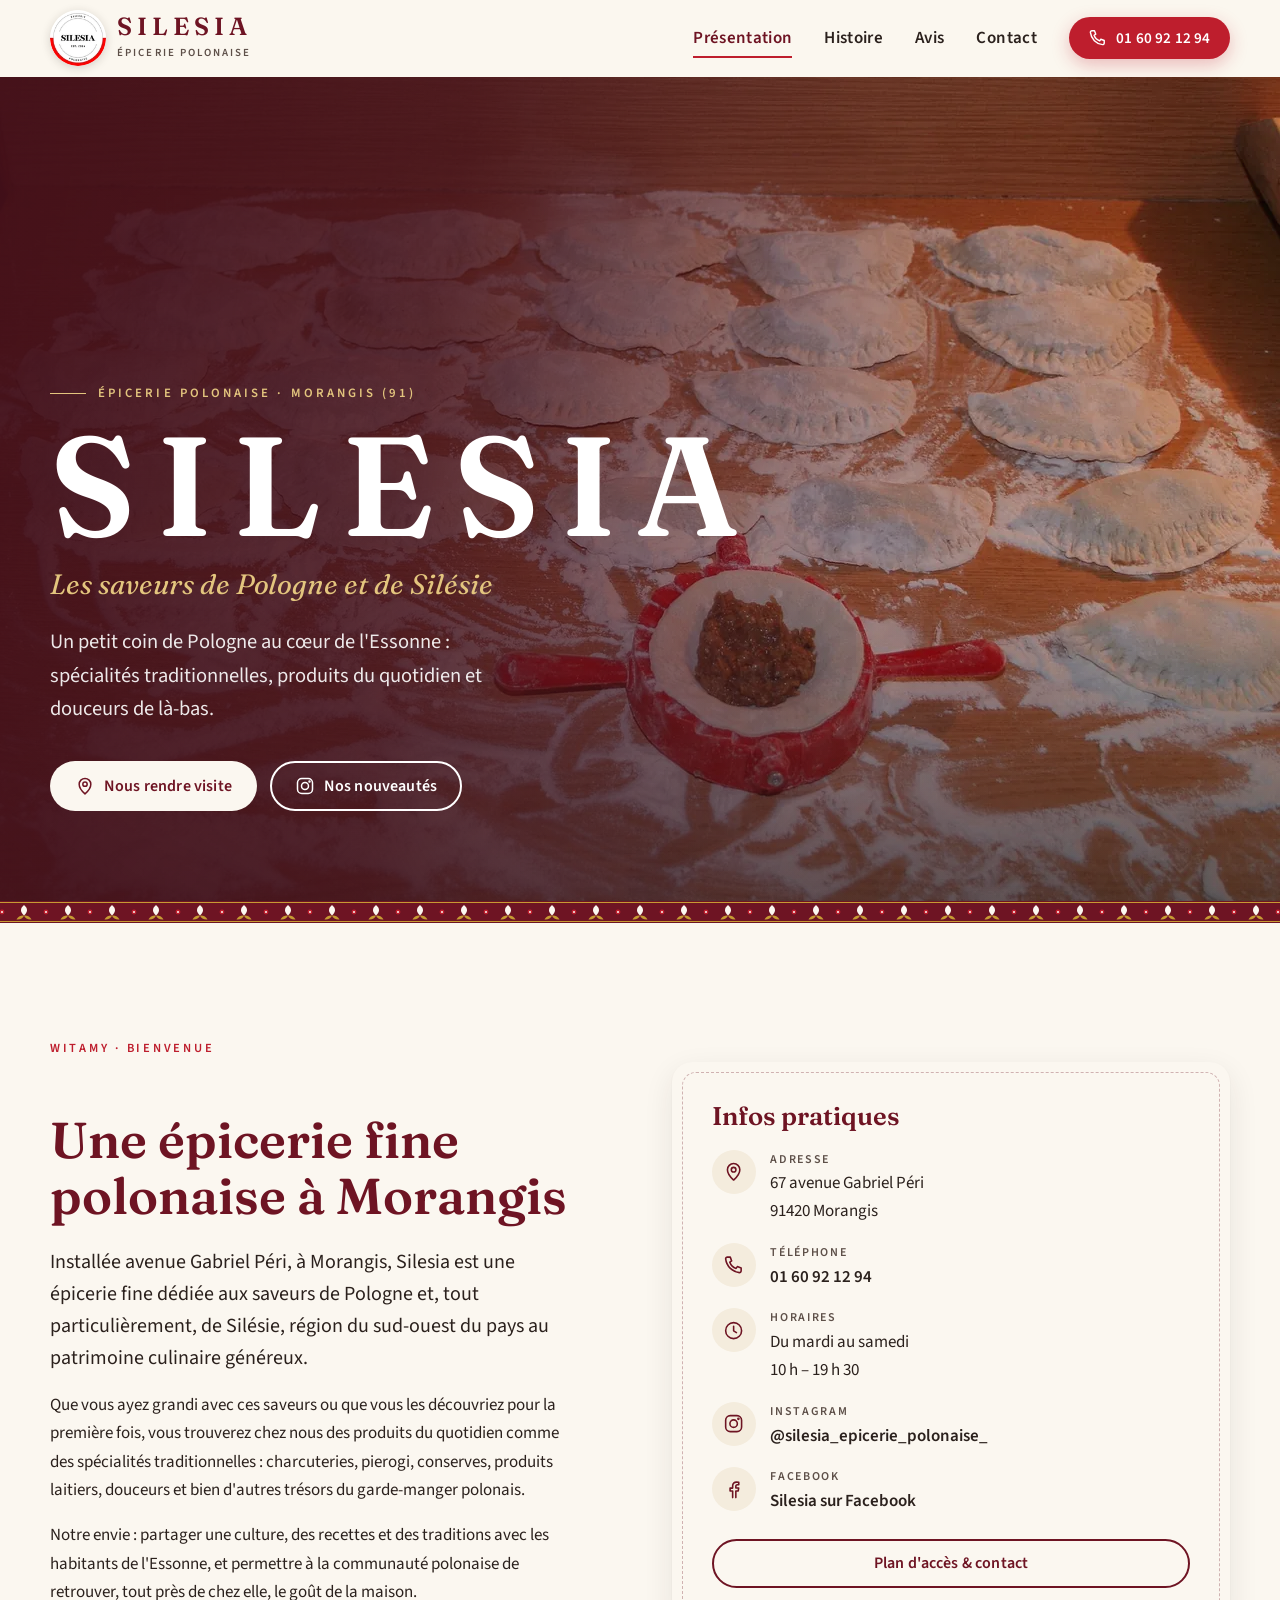
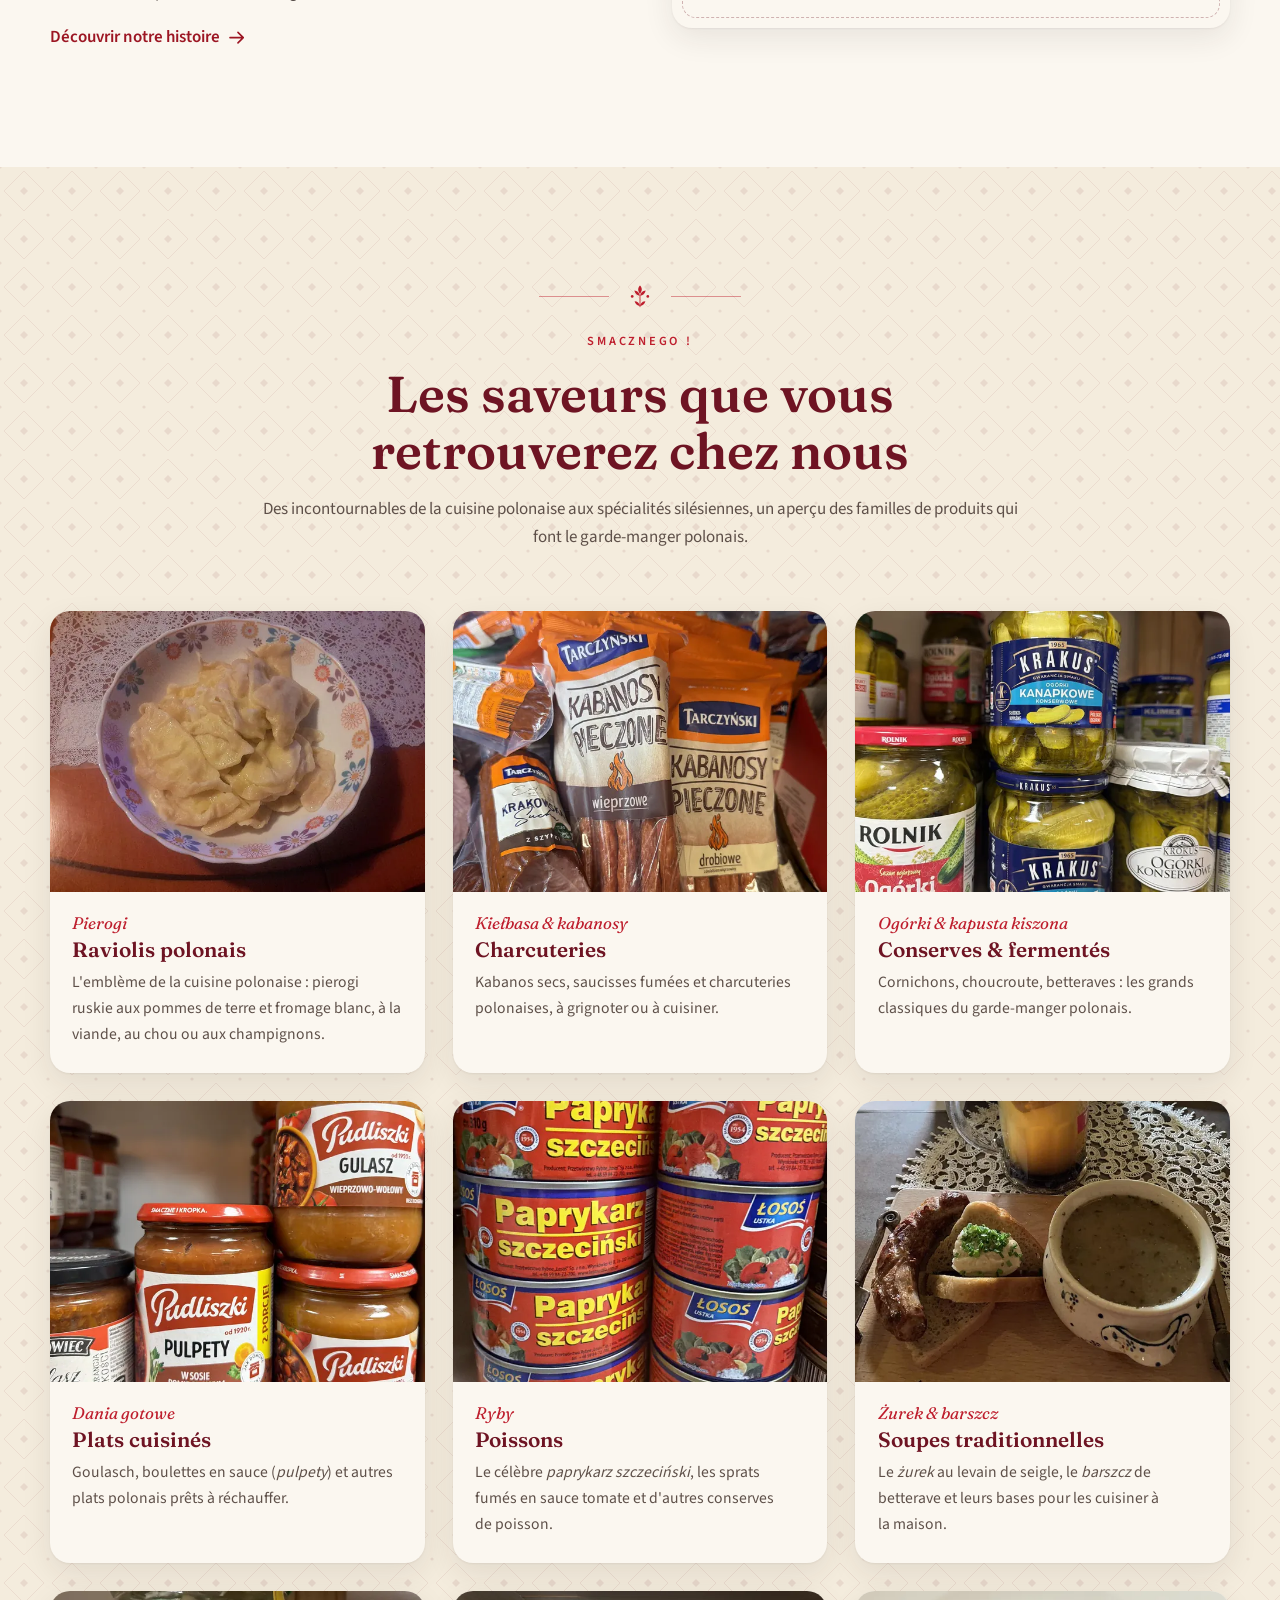
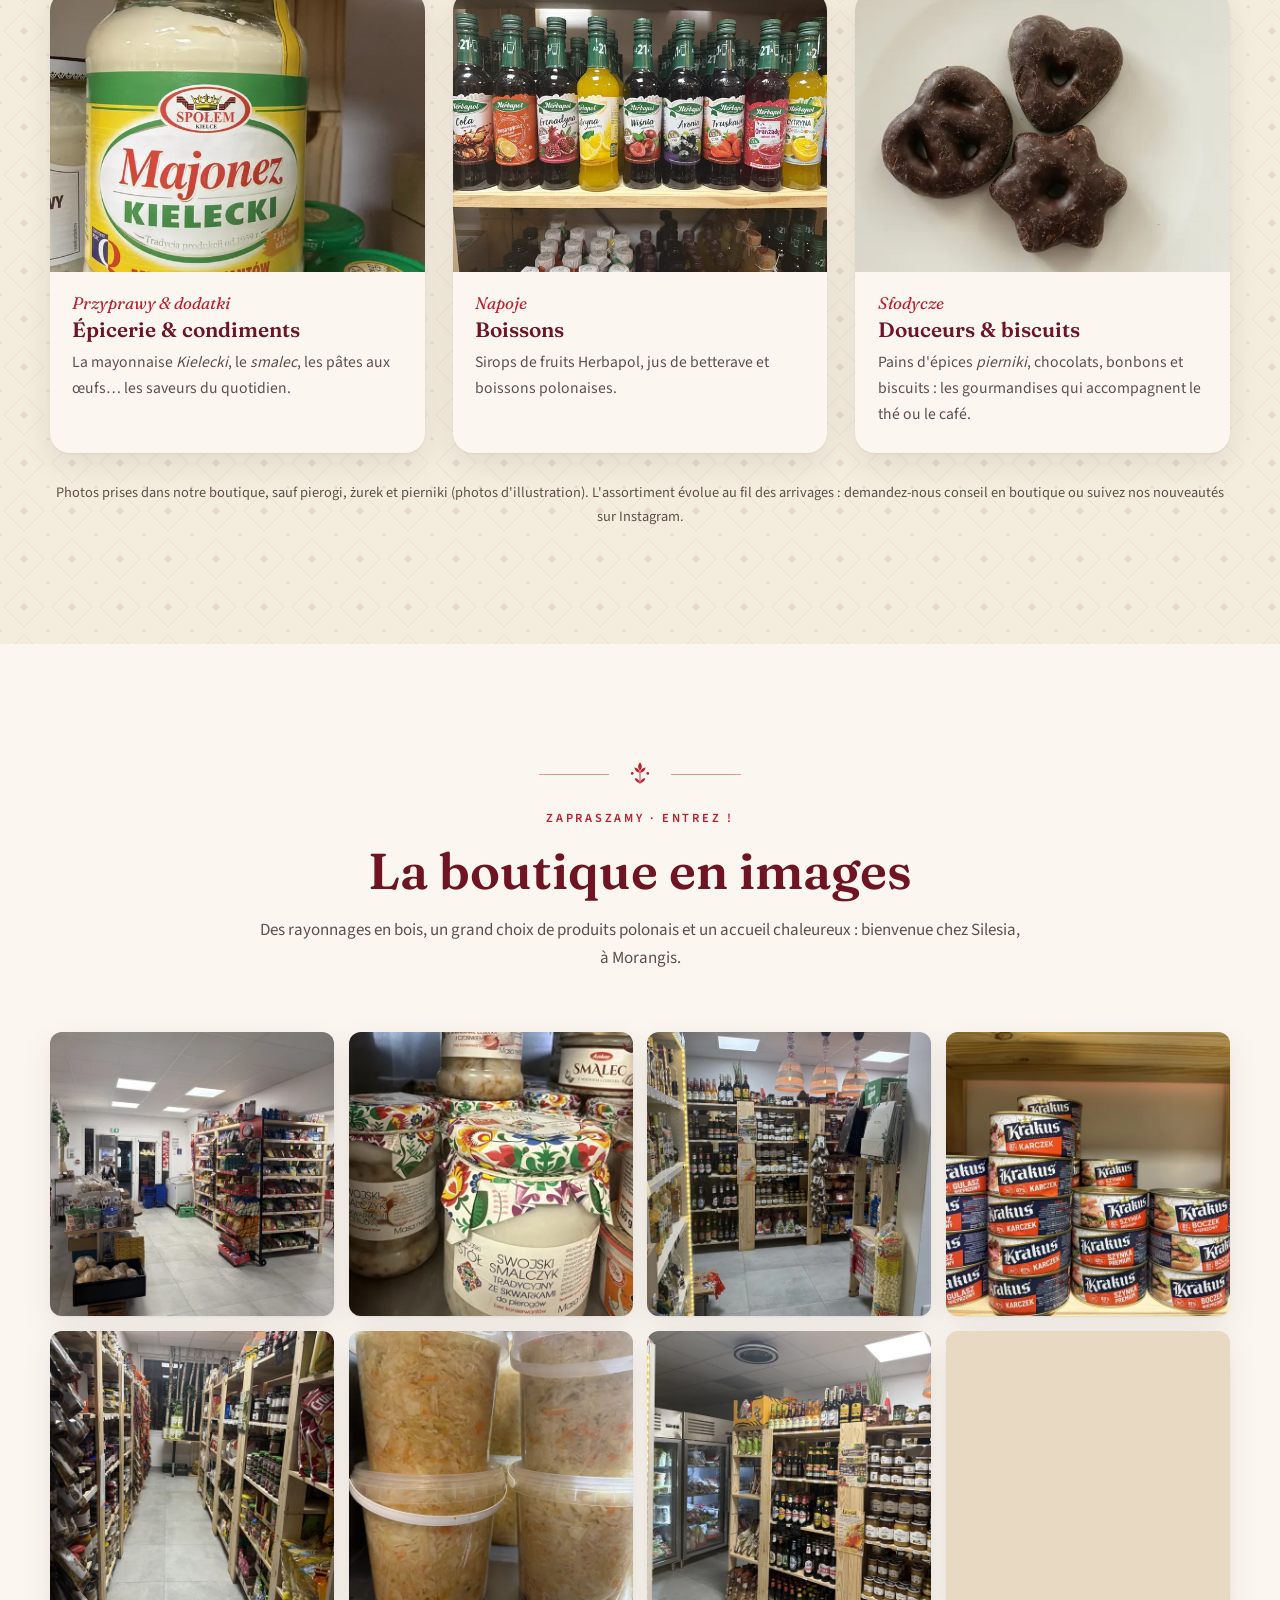
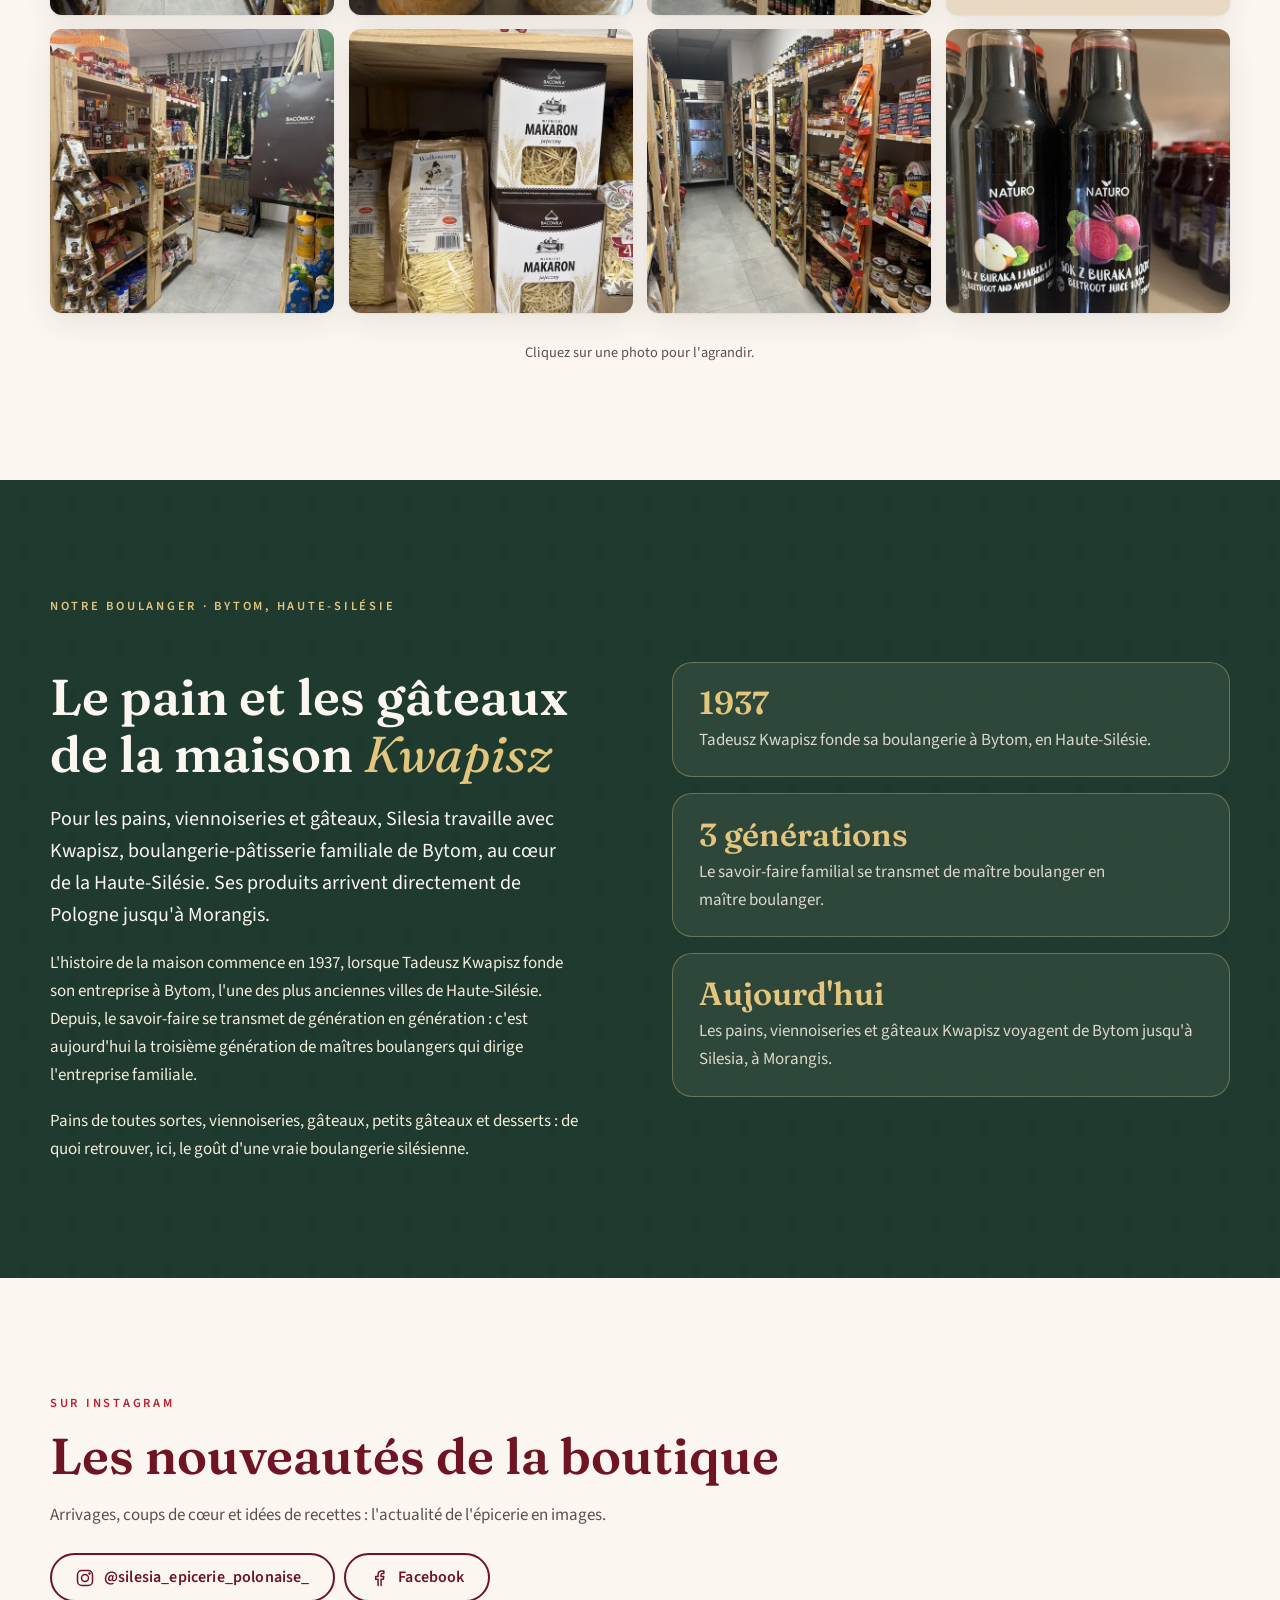
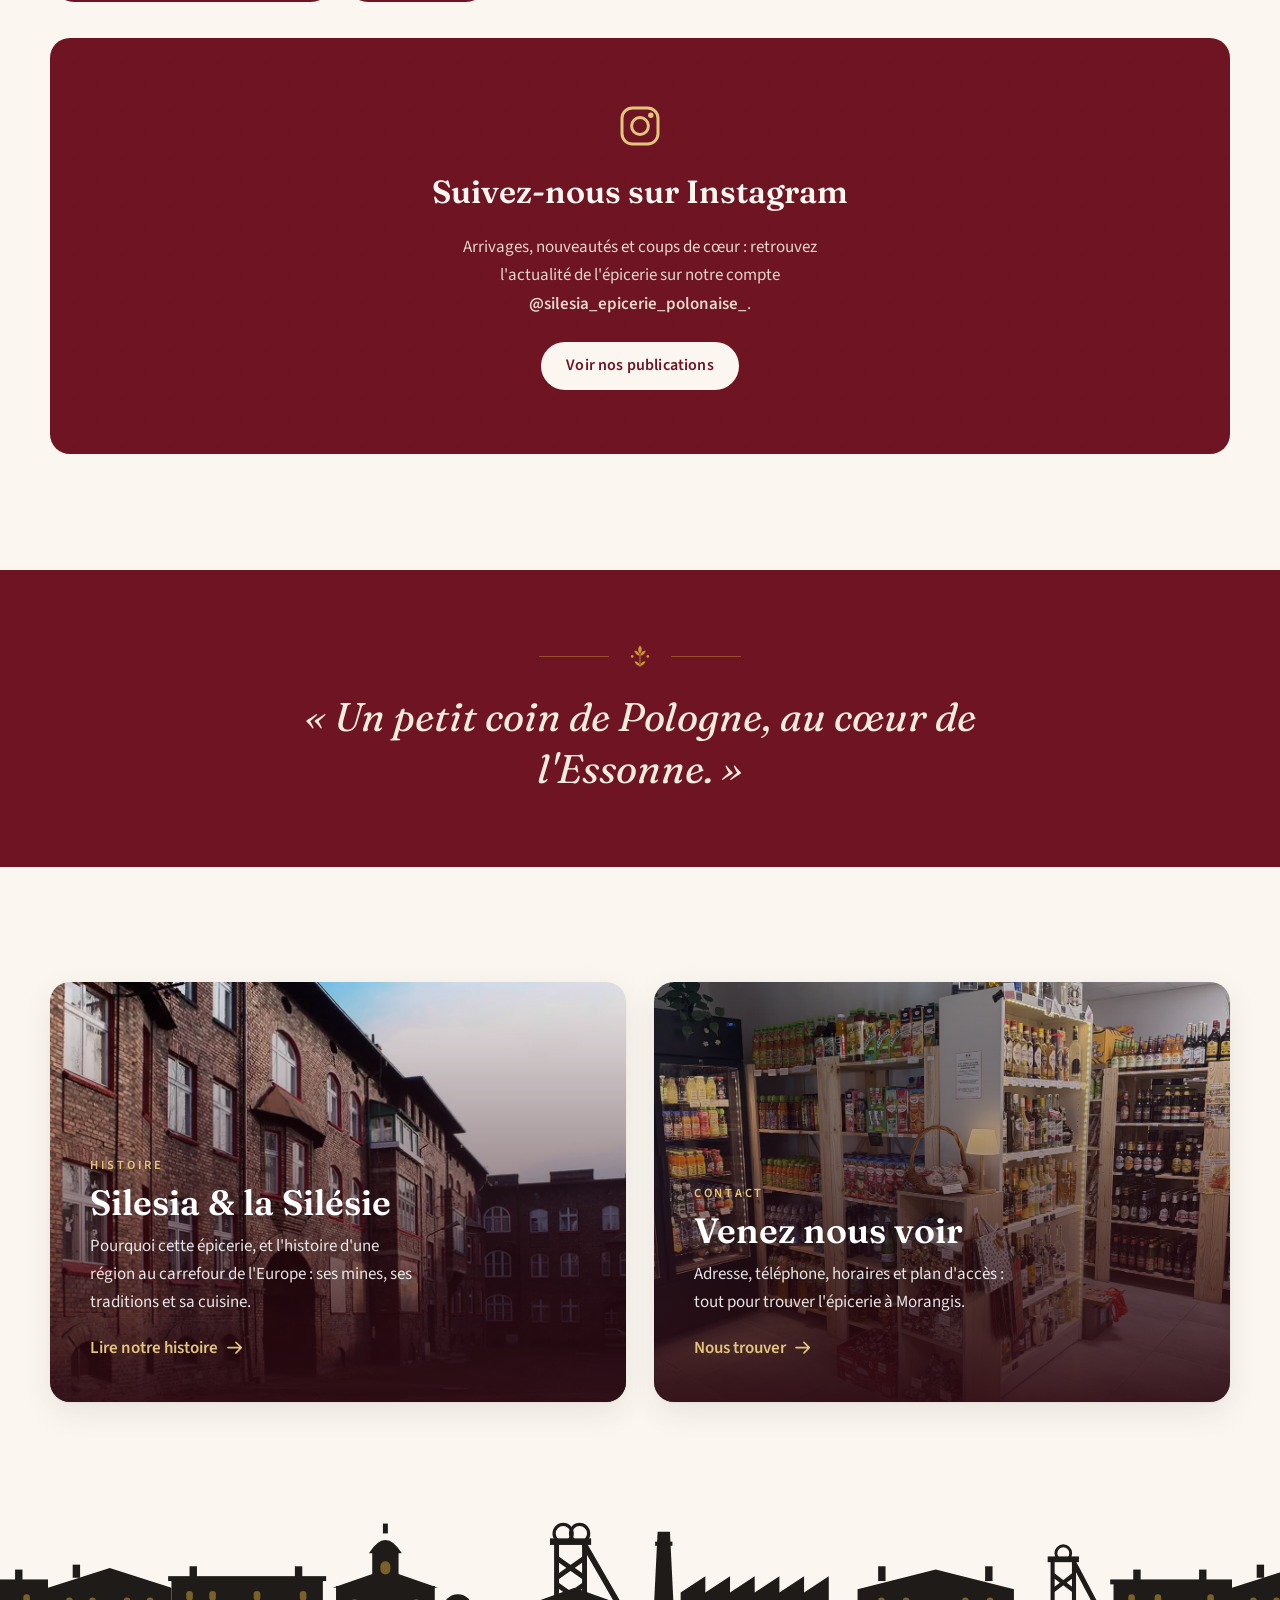
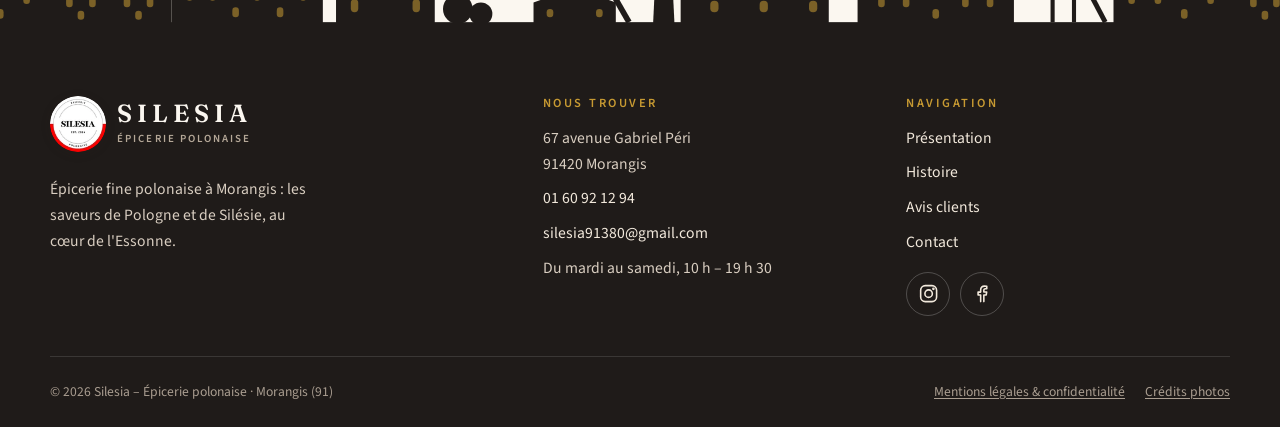
==== index.html @ a159762a "Première version du site Silesia" ====
<!doctype html>
<html lang="fr">
<head>
  <meta charset="utf-8">
  <meta name="viewport" content="width=device-width, initial-scale=1">
  <title>Silesia – Épicerie polonaise à Morangis (91) | Produits polonais et silésiens</title>
  <meta name="description" content="Silesia, épicerie fine polonaise à Morangis (Essonne) : pierogi, charcuteries, kiełbasa, conserves, produits laitiers et douceurs de Pologne et de Silésie. 67 avenue Gabriel Péri.">
  <link rel="canonical" href="https://SITE-URL/">
  <meta name="theme-color" content="#6E1423">
  <meta name="geo.region" content="FR-91">
  <meta name="geo.placename" content="Morangis">
  <meta name="geo.position" content="48.700933;2.32659">
  <meta name="ICBM" content="48.700933, 2.32659">

  <meta property="og:type" content="website">
  <meta property="og:locale" content="fr_FR">
  <meta property="og:site_name" content="Silesia – Épicerie polonaise">
  <meta property="og:title" content="Silesia – Épicerie polonaise à Morangis">
  <meta property="og:description" content="Les saveurs de Pologne et de Silésie au cœur de l'Essonne.">
  <meta property="og:url" content="https://SITE-URL/">
  <meta property="og:image" content="https://SITE-URL/assets/img/og-image.jpg">
  <meta property="og:image:width" content="1200">
  <meta property="og:image:height" content="630">
  <meta property="og:image:alt" content="Pierogi faits maison sur un plan de travail fariné">
  <meta name="twitter:card" content="summary_large_image">

  <link rel="icon" href="assets/img/favicon-48.png" sizes="48x48" type="image/png">
  <link rel="icon" href="assets/img/favicon-32.png" sizes="32x32" type="image/png">
  <link rel="apple-touch-icon" href="assets/img/apple-touch-icon.png">
  <link rel="manifest" href="site.webmanifest">
  <link rel="preload" href="assets/fonts/fraunces-latin-600-normal.woff2" as="font" type="font/woff2" crossorigin>
  <link rel="stylesheet" href="assets/css/style.css">
  <script>document.documentElement.classList.add("js")</script>
  <script src="assets/js/main.js" defer></script>

  <!-- Données structurées pour le référencement local (Google, Bing…).
       Les horaires et le téléphone doivent rester identiques à ceux affichés sur le site. -->
  <script type="application/ld+json">
  {
    "@context": "https://schema.org",
    "@type": "GroceryStore",
    "@id": "https://SITE-URL/#epicerie",
    "name": "Silesia – Épicerie polonaise",
    "alternateName": "Épicerie Silesia",
    "description": "Épicerie fine polonaise à Morangis (Essonne) : spécialités et produits traditionnels de Pologne et de Silésie.",
    "url": "https://SITE-URL/",
    "image": "https://SITE-URL/assets/img/og-image.jpg",
    "logo": "https://SITE-URL/assets/img/icon-512.png",
    "foundingDate": "2024",
    "telephone": "+33160921294",
    "address": {
      "@type": "PostalAddress",
      "streetAddress": "67 avenue Gabriel Péri",
      "postalCode": "91420",
      "addressLocality": "Morangis",
      "addressRegion": "Essonne",
      "addressCountry": "FR"
    },
    "geo": { "@type": "GeoCoordinates", "latitude": 48.700933, "longitude": 2.32659 },
    "openingHoursSpecification": [
      { "@type": "OpeningHoursSpecification", "dayOfWeek": ["Tuesday", "Wednesday", "Thursday", "Friday", "Saturday"], "opens": "10:00", "closes": "19:30" }
    ],
    "areaServed": ["Morangis", "Chilly-Mazarin", "Paray-Vieille-Poste", "Savigny-sur-Orge", "Athis-Mons", "Juvisy-sur-Orge", "Longjumeau", "Wissous", "Massy", "Essonne"],
    "email": "silesia91380@gmail.com",
    "sameAs": ["https://www.instagram.com/silesia_epicerie_polonaise_/", "https://www.facebook.com/p/Silesia-61571059755196/"]
  }
  </script>
</head>
<body>
  <!-- Bibliothèque d'icônes et d'ornements (réutilisés via <use href="#...">) -->
  <svg width="0" height="0" style="position:absolute" aria-hidden="true" focusable="false">
    <symbol id="fleur" viewBox="0 0 100 100">
      <g fill="currentColor">
        <rect x="48.6" y="44" width="2.8" height="40" rx="1.4"/>
        <path d="M50 80c-9-1-16-7-18-16 9 0 16 6 18 16zM50 80c9-1 16-7 18-16-9 0-16 6-18 16z"/>
        <path d="M50 12c7 7 9 16 0 28-9-12-7-21 0-28zM50 46c-10-1-17-8-19-18 10 0 17 7 19 18zM50 46c10-1 17-8 19-18-10 0-17 7-19 18z"/>
        <circle cx="24" cy="48" r="4.5"/><circle cx="76" cy="48" r="4.5"/>
      </g>
    </symbol>
    <symbol id="i-phone" viewBox="0 0 24 24"><path d="M5 3.5h3.2l1.6 4.3-2.1 1.4a11.5 11.5 0 0 0 7.1 7.1l1.4-2.1 4.3 1.6v3.2a2 2 0 0 1-2.1 2A17.5 17.5 0 0 1 3 5.6a2 2 0 0 1 2-2.1z"/></symbol>
    <symbol id="i-pin" viewBox="0 0 24 24"><path d="M12 21.5s-7-6.1-7-11.6a7 7 0 0 1 14 0c0 5.5-7 11.6-7 11.6z"/><circle cx="12" cy="9.8" r="2.6"/></symbol>
    <symbol id="i-clock" viewBox="0 0 24 24"><circle cx="12" cy="12" r="9"/><path d="M12 7v5.2l3.2 2"/></symbol>
    <symbol id="i-instagram" viewBox="0 0 24 24"><rect x="3" y="3" width="18" height="18" rx="5.2"/><circle cx="12" cy="12" r="4.2"/><circle cx="17.4" cy="6.6" r=".6" fill="currentColor"/></symbol>
    <symbol id="i-facebook" viewBox="0 0 24 24"><path d="M14.5 21v-7.5h2.7l.5-3.3h-3.2V8.3c0-.9.4-1.8 1.9-1.8h1.4V3.7s-1.3-.2-2.6-.2c-2.6 0-4.3 1.6-4.3 4.4v2.4H8v3.3h2.9V21"/></symbol>
    <symbol id="i-mail" viewBox="0 0 24 24"><rect x="3" y="5" width="18" height="14" rx="2.2"/><path d="m3.8 6.8 8.2 6.2 8.2-6.2"/></symbol>
    <symbol id="i-arrow" viewBox="0 0 24 24"><path d="M4.5 12h15M13.5 6l6 6-6 6"/></symbol>
    <symbol id="i-route" viewBox="0 0 24 24"><path d="M3.5 11 20.5 3.5 13 20.5l-2-7.5z"/></symbol>
  </svg>

  <a class="skip-link" href="#contenu">Aller au contenu</a>

  <!-- ===================== EN-TÊTE (identique sur toutes les pages) ===================== -->
  <header class="site-header" data-header>
    <div class="container header-inner">
      <a class="brand" href="./" aria-label="Silesia, épicerie polonaise – retour à l'accueil">
        <img class="brand__logo" src="assets/img/logo-silesia-96.webp" srcset="assets/img/logo-silesia-192.webp 2x" width="56" height="56" alt="">
        <span><span class="brand__name">SILESIA</span><span class="brand__sub">Épicerie polonaise</span></span>
      </a>
      <button class="nav-toggle" type="button" aria-expanded="false" aria-controls="site-nav" data-nav-toggle>
        <span class="nav-toggle__bars" aria-hidden="true"></span><span class="visually-hidden">Ouvrir le menu</span>
      </button>
      <nav class="site-nav" id="site-nav" aria-label="Navigation principale" data-nav>
        <ul class="nav-list">
          <li><a class="nav-link" href="./" aria-current="page">Présentation</a></li>
          <li><a class="nav-link" href="histoire.html">Histoire</a></li>
          <li><a class="nav-link" href="avis.html">Avis</a></li>
          <li><a class="nav-link" href="contact.html">Contact</a></li>
        </ul>
        <!-- TÉLÉPHONE -->
        <a class="btn btn--primary btn--sm nav-call" href="tel:+33160921294"><svg class="icon" aria-hidden="true"><use href="#i-phone"/></svg>01 60 92 12 94</a>
      </nav>
    </div>
  </header>

  <main id="contenu">
    <!-- ===================== HÉROS ===================== -->
    <section class="hero" aria-labelledby="titre-accueil">
      <img class="hero__img" src="assets/img/hero-pierogi-1280.webp"
           srcset="assets/img/hero-pierogi-640.webp 640w, assets/img/hero-pierogi-1280.webp 1280w, assets/img/hero-pierogi-1920.webp 1920w"
           sizes="100vw" width="1920" height="1278" alt="" fetchpriority="high" decoding="async">
      <div class="container">
        <div class="hero__content">
          <p class="hero__eyebrow">Épicerie polonaise · Morangis (91)</p>
          <h1 class="hero__title" id="titre-accueil">SILESIA<span class="hero__title-sub">Les saveurs de Pologne et de Silésie</span></h1>
          <p class="hero__lead">Un petit coin de Pologne au cœur de l'Essonne : spécialités traditionnelles, produits du quotidien et douceurs de là-bas.</p>
          <div class="hero__actions">
            <a class="btn btn--light" href="contact.html"><svg class="icon" aria-hidden="true"><use href="#i-pin"/></svg>Nous rendre visite</a>
            <a class="btn btn--ghost" href="#instagram"><svg class="icon" aria-hidden="true"><use href="#i-instagram"/></svg>Nos nouveautés</a>
          </div>
        </div>
      </div>
    </section>
    <div class="ribbon" aria-hidden="true"></div>

    <!-- ===================== BIENVENUE ===================== -->
    <section class="section" aria-labelledby="titre-bienvenue">
      <div class="container grid-2">
        <div class="prose" data-reveal>
          <span class="eyebrow">Witamy · Bienvenue</span>
          <h2 id="titre-bienvenue">Une épicerie fine polonaise à Morangis</h2>
          <p class="lead">Installée avenue Gabriel Péri, à Morangis, Silesia est une épicerie fine dédiée aux saveurs de Pologne et, tout particulièrement, de Silésie, région du sud-ouest du pays au patrimoine culinaire généreux.</p>
          <p>Que vous ayez grandi avec ces saveurs ou que vous les découvriez pour la première fois, vous trouverez chez nous des produits du quotidien comme des spécialités traditionnelles : charcuteries, pierogi, conserves, produits laitiers, douceurs et bien d'autres trésors du garde-manger polonais.</p>
          <p>Notre envie : partager une culture, des recettes et des traditions avec les habitants de l'Essonne, et permettre à la communauté polonaise de retrouver, tout près de chez elle, le goût de la maison.</p>
          <p><a class="link-arrow" href="histoire.html">Découvrir notre histoire <svg class="icon" aria-hidden="true"><use href="#i-arrow"/></svg></a></p>
        </div>

        <aside class="info-panel" aria-labelledby="titre-infos" data-reveal data-reveal-delay="1">
          <h3 id="titre-infos">Infos pratiques</h3>
          <ul class="info-list">
            <li class="info-item">
              <span class="info-item__icon"><svg class="icon" aria-hidden="true"><use href="#i-pin"/></svg></span>
              <span><span class="info-item__label">Adresse</span>67 avenue Gabriel Péri<br>91420 Morangis</span>
            </li>
            <li class="info-item">
              <span class="info-item__icon"><svg class="icon" aria-hidden="true"><use href="#i-phone"/></svg></span>
              <!-- TÉLÉPHONE -->
              <span><span class="info-item__label">Téléphone</span><a href="tel:+33160921294">01 60 92 12 94</a></span>
            </li>
            <li class="info-item">
              <span class="info-item__icon"><svg class="icon" aria-hidden="true"><use href="#i-clock"/></svg></span>
              <!-- HORAIRES -->
              <span><span class="info-item__label">Horaires</span>Du mardi au samedi<br>10 h – 19 h 30</span>
            </li>
            <li class="info-item">
              <span class="info-item__icon"><svg class="icon" aria-hidden="true"><use href="#i-instagram"/></svg></span>
              <span><span class="info-item__label">Instagram</span><a href="https://www.instagram.com/silesia_epicerie_polonaise_/" rel="noopener" target="_blank">@silesia_epicerie_polonaise_</a></span>
            </li>
            <li class="info-item">
              <span class="info-item__icon"><svg class="icon" aria-hidden="true"><use href="#i-facebook"/></svg></span>
              <!-- FACEBOOK -->
              <span><span class="info-item__label">Facebook</span><a href="https://www.facebook.com/p/Silesia-61571059755196/" rel="noopener" target="_blank">Silesia sur Facebook</a></span>
            </li>
          </ul>
          <p style="margin-top:1.5rem"><a class="btn btn--outline btn--block" href="contact.html">Plan d'accès &amp; contact</a></p>
        </aside>
      </div>
    </section>

    <!-- ===================== SPÉCIALITÉS ===================== -->
    <section class="section section--cream pattern-bg" aria-labelledby="titre-specialites">
      <div class="container">
        <div class="section-head" data-reveal>
          <div class="ornament" aria-hidden="true"><svg><use href="#fleur"/></svg></div>
          <span class="eyebrow">Smacznego !</span>
          <h2 id="titre-specialites">Les saveurs que vous retrouverez chez nous</h2>
          <p class="muted">Des incontournables de la cuisine polonaise aux spécialités silésiennes, un aperçu des familles de produits qui font le garde-manger polonais.</p>
        </div>

        <ul class="cards" role="list">
          <li class="card" data-reveal>
            <div class="card__media"><img src="assets/img/pierogi-640.webp" width="640" height="480" loading="lazy" decoding="async" alt="Assiette de pierogi, raviolis polonais"></div>
            <div class="card__body">
              <span class="card__pl" lang="pl">Pierogi</span>
              <h3>Raviolis polonais</h3>
              <p>L'emblème de la cuisine polonaise : pierogi ruskie aux pommes de terre et fromage blanc, à la viande, au chou ou aux champignons.</p>
            </div>
          </li>
          <li class="card" data-reveal data-reveal-delay="1">
            <div class="card__media"><img src="assets/img/boutique/carte-kabanosy-640.webp" srcset="assets/img/boutique/carte-kabanosy-640.webp 640w, assets/img/boutique/carte-kabanosy-1280.webp 1280w" sizes="(min-width: 1180px) 380px, (min-width: 560px) 50vw, 100vw" width="640" height="480" loading="lazy" decoding="async" alt="Sachets de kabanos Tarczyński dans un rayon de l'épicerie Silesia"></div>
            <div class="card__body">
              <span class="card__pl" lang="pl">Kiełbasa &amp; kabanosy</span>
              <h3>Charcuteries</h3>
              <p>Kabanos secs, saucisses fumées et charcuteries polonaises, à grignoter ou à cuisiner.</p>
            </div>
          </li>
          <li class="card" data-reveal data-reveal-delay="2">
            <div class="card__media"><img src="assets/img/boutique/carte-ogorki-640.webp" srcset="assets/img/boutique/carte-ogorki-640.webp 640w, assets/img/boutique/carte-ogorki-1280.webp 1280w" sizes="(min-width: 1180px) 380px, (min-width: 560px) 50vw, 100vw" width="640" height="480" loading="lazy" decoding="async" alt="Bocaux de cornichons polonais Krakus et Rolnik en rayon"></div>
            <div class="card__body">
              <span class="card__pl" lang="pl">Ogórki &amp; kapusta kiszona</span>
              <h3>Conserves &amp; fermentés</h3>
              <p>Cornichons, choucroute, betteraves : les grands classiques du garde-manger polonais.</p>
            </div>
          </li>
          <li class="card" data-reveal>
            <div class="card__media"><img src="assets/img/boutique/carte-gulasz-640.webp" srcset="assets/img/boutique/carte-gulasz-640.webp 640w, assets/img/boutique/carte-gulasz-1280.webp 1280w" sizes="(min-width: 1180px) 380px, (min-width: 560px) 50vw, 100vw" width="640" height="480" loading="lazy" decoding="async" alt="Bocaux de goulasch et de boulettes en sauce Pudliszki"></div>
            <div class="card__body">
              <span class="card__pl" lang="pl">Dania gotowe</span>
              <h3>Plats cuisinés</h3>
              <p>Goulasch, boulettes en sauce (<i lang="pl">pulpety</i>) et autres plats polonais prêts à réchauffer.</p>
            </div>
          </li>
          <li class="card" data-reveal data-reveal-delay="1">
            <div class="card__media"><img src="assets/img/boutique/carte-paprykarz-640.webp" srcset="assets/img/boutique/carte-paprykarz-640.webp 640w, assets/img/boutique/carte-paprykarz-1280.webp 1280w" sizes="(min-width: 1180px) 380px, (min-width: 560px) 50vw, 100vw" width="640" height="480" loading="lazy" decoding="async" alt="Boîtes de paprykarz szczeciński empilées en rayon"></div>
            <div class="card__body">
              <span class="card__pl" lang="pl">Ryby</span>
              <h3>Poissons</h3>
              <p>Le célèbre <i lang="pl">paprykarz szczeciński</i>, les sprats fumés en sauce tomate et d'autres conserves de poisson.</p>
            </div>
          </li>
          <li class="card" data-reveal data-reveal-delay="2">
            <div class="card__media"><img src="assets/img/zurek-640.webp" srcset="assets/img/zurek-640.webp 640w, assets/img/zurek-1280.webp 1280w" sizes="(min-width: 1180px) 380px, (min-width: 560px) 50vw, 100vw" width="640" height="444" loading="lazy" decoding="async" alt="Bol de żurek, soupe polonaise au levain de seigle"></div>
            <div class="card__body">
              <span class="card__pl" lang="pl">Żurek &amp; barszcz</span>
              <h3>Soupes traditionnelles</h3>
              <p>Le <i lang="pl">żurek</i> au levain de seigle, le <i lang="pl">barszcz</i> de betterave et leurs bases pour les cuisiner à la maison.</p>
            </div>
          </li>
          <li class="card" data-reveal>
            <div class="card__media"><img src="assets/img/boutique/carte-majonez-640.webp" srcset="assets/img/boutique/carte-majonez-640.webp 640w, assets/img/boutique/carte-majonez-1280.webp 1280w" sizes="(min-width: 1180px) 380px, (min-width: 560px) 50vw, 100vw" width="640" height="480" loading="lazy" decoding="async" alt="Bocal de mayonnaise Majonez Kielecki"></div>
            <div class="card__body">
              <span class="card__pl" lang="pl">Przyprawy &amp; dodatki</span>
              <h3>Épicerie &amp; condiments</h3>
              <p>La mayonnaise <i lang="pl">Kielecki</i>, le <i lang="pl">smalec</i>, les pâtes aux œufs… les saveurs du quotidien.</p>
            </div>
          </li>
          <li class="card" data-reveal data-reveal-delay="1">
            <div class="card__media"><img src="assets/img/boutique/carte-syropy-640.webp" srcset="assets/img/boutique/carte-syropy-640.webp 640w, assets/img/boutique/carte-syropy-1280.webp 1280w" sizes="(min-width: 1180px) 380px, (min-width: 560px) 50vw, 100vw" width="640" height="480" loading="lazy" decoding="async" alt="Bouteilles de sirops de fruits Herbapol alignées sur une étagère"></div>
            <div class="card__body">
              <span class="card__pl" lang="pl">Napoje</span>
              <h3>Boissons</h3>
              <p>Sirops de fruits Herbapol, jus de betterave et boissons polonaises.</p>
            </div>
          </li>
          <li class="card" data-reveal data-reveal-delay="2">
            <div class="card__media"><img src="assets/img/pierniki-640.webp" srcset="assets/img/pierniki-640.webp 640w, assets/img/pierniki-1280.webp 1280w" sizes="(min-width: 1180px) 380px, (min-width: 560px) 50vw, 100vw" width="640" height="427" loading="lazy" decoding="async" alt="Pierniki, pains d'épices enrobés de chocolat"></div>
            <div class="card__body">
              <span class="card__pl" lang="pl">Słodycze</span>
              <h3>Douceurs &amp; biscuits</h3>
              <p>Pains d'épices <i lang="pl">pierniki</i>, chocolats, bonbons et biscuits : les gourmandises qui accompagnent le thé ou le café.</p>
            </div>
          </li>
        </ul>
        <p class="cards-note">Photos prises dans notre boutique, sauf pierogi, żurek et pierniki (photos d'illustration). L'assortiment évolue au fil des arrivages : demandez-nous conseil en boutique ou suivez nos nouveautés sur Instagram.</p>
      </div>
    </section>

    <!-- ===================== LA BOUTIQUE EN IMAGES (photos de l'épicerie) ===================== -->
    <section class="section" aria-labelledby="titre-boutique">
      <div class="container">
        <div class="section-head" data-reveal>
          <div class="ornament" aria-hidden="true"><svg><use href="#fleur"/></svg></div>
          <span class="eyebrow">Zapraszamy · Entrez !</span>
          <h2 id="titre-boutique">La boutique en images</h2>
          <p class="muted">Des rayonnages en bois, un grand choix de produits polonais et un accueil chaleureux : bienvenue chez Silesia, à Morangis.</p>
        </div>
        <ul class="photo-grid" role="list" data-reveal>
          <li><a class="photo-grid__item" href="assets/img/boutique/boutique-entree-1280.webp" data-lightbox><img src="assets/img/boutique/boutique-entree-carre.webp" width="600" height="600" loading="lazy" decoding="async" alt="Vue d'ensemble de l'épicerie Silesia : rayonnages et étals à l'entrée de la boutique"></a></li>
          <li><a class="photo-grid__item" href="assets/img/boutique/smalczyk-1280.webp" data-lightbox><img src="assets/img/boutique/smalczyk-carre.webp" width="600" height="600" loading="lazy" decoding="async" alt="Bocaux de smalczyk traditionnel, couvercle en tissu à motifs folkloriques"></a></li>
          <li><a class="photo-grid__item" href="assets/img/boutique/boutique-rayons-1280.webp" data-lightbox><img src="assets/img/boutique/boutique-rayons-carre.webp" width="600" height="600" loading="lazy" decoding="async" alt="Rayonnages de bocaux, de bouteilles et de conserves polonaises, sous des suspensions en osier"></a></li>
          <li><a class="photo-grid__item" href="assets/img/boutique/krakus-1280.webp" data-lightbox><img src="assets/img/boutique/krakus-carre.webp" width="600" height="600" loading="lazy" decoding="async" alt="Conserves de viande Krakus empilées sur une étagère"></a></li>
          <li><a class="photo-grid__item" href="assets/img/boutique/boutique-allee-1280.webp" data-lightbox><img src="assets/img/boutique/boutique-allee-carre.webp" width="600" height="600" loading="lazy" decoding="async" alt="Allée bordée d'étagères en bois remplies de produits polonais"></a></li>
          <li><a class="photo-grid__item" href="assets/img/boutique/kapusta-1280.webp" data-lightbox><img src="assets/img/boutique/kapusta-carre.webp" width="600" height="600" loading="lazy" decoding="async" alt="Pots de choucroute polonaise (kapusta kiszona)"></a></li>
          <li><a class="photo-grid__item" href="assets/img/boutique/boutique-epicerie-1280.webp" data-lightbox><img src="assets/img/boutique/boutique-epicerie-carre.webp" width="600" height="600" loading="lazy" decoding="async" alt="Étagères de bocaux, de sauces et de boissons à côté des vitrines réfrigérées"></a></li>
          <li><a class="photo-grid__item" href="assets/img/boutique/szproty-1280.webp" data-lightbox><img src="assets/img/boutique/szproty-carre.webp" width="600" height="600" loading="lazy" decoding="async" alt="Bocaux de sprats fumés en sauce (szproty wędzone)"></a></li>
          <li><a class="photo-grid__item" href="assets/img/boutique/boutique-douceurs-1280.webp" data-lightbox><img src="assets/img/boutique/boutique-douceurs-carre.webp" width="600" height="600" loading="lazy" decoding="async" alt="Rayon de biscuits, de bonbons et de douceurs polonaises"></a></li>
          <li><a class="photo-grid__item" href="assets/img/boutique/makaron-1280.webp" data-lightbox><img src="assets/img/boutique/makaron-carre.webp" width="600" height="600" loading="lazy" decoding="async" alt="Sachets de pâtes aux œufs polonaises (makaron)"></a></li>
          <li><a class="photo-grid__item" href="assets/img/boutique/boutique-conserves-1280.webp" data-lightbox><img src="assets/img/boutique/boutique-conserves-carre.webp" width="600" height="600" loading="lazy" decoding="async" alt="Allée de conserves, de bocaux et de produits d'épicerie polonaise"></a></li>
          <li><a class="photo-grid__item" href="assets/img/boutique/sok-buraczany-1280.webp" data-lightbox><img src="assets/img/boutique/sok-buraczany-carre.webp" width="600" height="600" loading="lazy" decoding="async" alt="Bouteilles de jus de betterave Naturo"></a></li>
        </ul>
        <p class="cards-note">Cliquez sur une photo pour l'agrandir.</p>
      </div>
    </section>

    <!-- Visionneuse photo (s'ouvre au clic sur une photo de la galerie) -->
    <dialog class="lightbox" data-lightbox-dialog aria-label="Photo agrandie">
      <figure class="lightbox__figure">
        <img class="lightbox__img" alt="">
        <figcaption class="lightbox__caption"></figcaption>
      </figure>
      <button class="lightbox__btn lightbox__close" type="button" data-lightbox-close aria-label="Fermer">×</button>
      <button class="lightbox__btn lightbox__prev" type="button" data-lightbox-prev aria-label="Photo précédente">‹</button>
      <button class="lightbox__btn lightbox__next" type="button" data-lightbox-next aria-label="Photo suivante">›</button>
    </dialog>

    <!-- ===================== NOTRE BOULANGER : KWAPISZ (Bytom) =====================
         Sources : annuaires professionnels Orły Piekarnictwa / Orły Branży Spożywczej. -->
    <section class="section section--green kwapisz" id="kwapisz" aria-labelledby="titre-kwapisz">
      <div class="container grid-2">
        <div class="prose" data-reveal>
          <span class="eyebrow">Notre boulanger · Bytom, Haute-Silésie</span>
          <h2 id="titre-kwapisz">Le pain et les gâteaux de la maison <span class="title-pl">Kwapisz</span></h2>
          <p class="lead">Pour les pains, viennoiseries et gâteaux, Silesia travaille avec Kwapisz, boulangerie-pâtisserie familiale de Bytom, au cœur de la Haute-Silésie. Ses produits arrivent directement de Pologne jusqu'à Morangis.</p>
          <p>L'histoire de la maison commence en 1937, lorsque Tadeusz Kwapisz fonde son entreprise à Bytom, l'une des plus anciennes villes de Haute-Silésie. Depuis, le savoir-faire se transmet de génération en génération : c'est aujourd'hui la troisième génération de maîtres boulangers qui dirige l'entreprise familiale.</p>
          <p>Pains de toutes sortes, viennoiseries, gâteaux, petits gâteaux et desserts : de quoi retrouver, ici, le goût d'une vraie boulangerie silésienne.</p>
        </div>
        <ol class="kw-steps" role="list" data-reveal data-reveal-delay="1">
          <li><span class="kw-steps__key">1937</span><p>Tadeusz Kwapisz fonde sa boulangerie à Bytom, en Haute-Silésie.</p></li>
          <li><span class="kw-steps__key">3 générations</span><p>Le savoir-faire familial se transmet de maître boulanger en maître boulanger.</p></li>
          <li><span class="kw-steps__key">Aujourd'hui</span><p>Les pains, viennoiseries et gâteaux Kwapisz voyagent de Bytom jusqu'à Silesia, à Morangis.</p></li>
        </ol>
      </div>
    </section>

    <!-- ===================== INSTAGRAM =====================
         Le contenu entre les deux marqueurs INSTAGRAM est généré automatiquement
         par scripts/instagram_sync.py (voir GUIDE.md). Ne modifiez pas cette zone à la main. -->
    <section class="section" id="instagram" aria-labelledby="titre-instagram">
      <div class="container">
        <div class="insta-head" data-reveal>
          <div class="section-head">
            <span class="eyebrow">Sur Instagram</span>
            <h2 id="titre-instagram">Les nouveautés de la boutique</h2>
            <p class="muted">Arrivages, coups de cœur et idées de recettes : l'actualité de l'épicerie en images.</p>
          </div>
          <div class="insta-head__links">
            <a class="btn btn--outline" href="https://www.instagram.com/silesia_epicerie_polonaise_/" target="_blank" rel="noopener"><svg class="icon" aria-hidden="true"><use href="#i-instagram"/></svg>@silesia_epicerie_polonaise_</a>
            <a class="btn btn--outline" href="https://www.facebook.com/p/Silesia-61571059755196/" target="_blank" rel="noopener"><svg class="icon" aria-hidden="true"><use href="#i-facebook"/></svg>Facebook</a>
          </div>
        </div>
<!-- INSTAGRAM:DEBUT -->
        <div class="insta-cta" data-reveal>
          <svg class="icon" aria-hidden="true"><use href="#i-instagram"/></svg>
          <h3>Suivez-nous sur Instagram</h3>
          <p>Arrivages, nouveautés et coups de cœur : retrouvez l'actualité de l'épicerie sur notre compte <strong>@silesia_epicerie_polonaise_</strong>.</p>
          <a class="btn btn--light" href="https://www.instagram.com/silesia_epicerie_polonaise_/" target="_blank" rel="noopener">Voir nos publications</a>
        </div>
<!-- INSTAGRAM:FIN -->
      </div>
    </section>

    <!-- ===================== CITATION ===================== -->
    <section class="section section--tight section--burgundy quote-band" aria-label="Notre devise">
      <div class="container" data-reveal>
        <div class="ornament" aria-hidden="true"><svg><use href="#fleur"/></svg></div>
        <p>« Un petit coin de Pologne, au cœur de l'Essonne. »</p>
      </div>
    </section>

    <!-- ===================== RACCOURCIS ===================== -->
    <section class="section" aria-label="Pour aller plus loin">
      <div class="container duo">
        <a class="teaser" href="histoire.html" data-reveal>
          <img src="assets/img/familoki-640.webp" srcset="assets/img/familoki-640.webp 640w, assets/img/familoki-1280.webp 1280w" sizes="(min-width: 760px) 50vw, 100vw" width="640" height="415" loading="lazy" decoding="async" alt="">
          <span class="eyebrow">Histoire</span>
          <h3>Silesia &amp; la Silésie</h3>
          <p>Pourquoi cette épicerie, et l'histoire d'une région au carrefour de l'Europe : ses mines, ses traditions et sa cuisine.</p>
          <span class="link-arrow">Lire notre histoire <svg class="icon" aria-hidden="true"><use href="#i-arrow"/></svg></span>
        </a>
        <a class="teaser" href="contact.html" data-reveal data-reveal-delay="1">
          <img src="assets/img/boutique/boutique-vue-1280.webp" width="1280" height="1707" loading="lazy" decoding="async" alt="">
          <span class="eyebrow">Contact</span>
          <h3>Venez nous voir</h3>
          <p>Adresse, téléphone, horaires et plan d'accès : tout pour trouver l'épicerie à Morangis.</p>
          <span class="link-arrow">Nous trouver <svg class="icon" aria-hidden="true"><use href="#i-arrow"/></svg></span>
        </a>
      </div>
    </section>
  </main>

  <!-- ===================== PIED DE PAGE (identique sur toutes les pages) ===================== -->
  <footer class="site-footer">
    <div class="footer-skyline" aria-hidden="true"></div>
    <div class="footer-body">
      <div class="container">
        <div class="footer-grid">
          <div class="footer-brand">
            <a class="brand" href="./" aria-label="Silesia – accueil">
              <img class="brand__logo" src="assets/img/logo-silesia-96.webp" srcset="assets/img/logo-silesia-192.webp 2x" width="56" height="56" alt="">
              <span><span class="brand__name">SILESIA</span><span class="brand__sub">Épicerie polonaise</span></span>
            </a>
            <p>Épicerie fine polonaise à Morangis : les saveurs de Pologne et de Silésie, au cœur de l'Essonne.</p>
          </div>
          <div>
            <h2 class="footer-title">Nous trouver</h2>
            <ul class="footer-list">
              <li>67 avenue Gabriel Péri<br>91420 Morangis</li>
              <!-- TÉLÉPHONE -->
              <li><a href="tel:+33160921294">01 60 92 12 94</a></li>
              <!-- E-MAIL -->
              <li><a href="mailto:silesia91380@gmail.com">silesia91380@gmail.com</a></li>
              <!-- HORAIRES -->
              <li>Du mardi au samedi, 10 h – 19 h 30</li>
            </ul>
          </div>
          <div>
            <h2 class="footer-title">Navigation</h2>
            <ul class="footer-list">
              <li><a href="./">Présentation</a></li>
              <li><a href="histoire.html">Histoire</a></li>
              <li><a href="avis.html">Avis clients</a></li>
              <li><a href="contact.html">Contact</a></li>
            </ul>
            <ul class="footer-social">
              <li><a href="https://www.instagram.com/silesia_epicerie_polonaise_/" target="_blank" rel="noopener" aria-label="Instagram de Silesia"><svg class="icon" aria-hidden="true"><use href="#i-instagram"/></svg></a></li>
              <!-- FACEBOOK -->
              <li><a href="https://www.facebook.com/p/Silesia-61571059755196/" target="_blank" rel="noopener" aria-label="Facebook de Silesia"><svg class="icon" aria-hidden="true"><use href="#i-facebook"/></svg></a></li>
            </ul>
          </div>
        </div>
        <div class="footer-bottom">
          <p>© <span data-year>2026</span> Silesia – Épicerie polonaise · Morangis (91)</p>
          <ul>
            <li><a href="mentions-legales.html">Mentions légales &amp; confidentialité</a></li>
            <li><a href="mentions-legales.html#credits">Crédits photos</a></li>
          </ul>
        </div>
      </div>
    </div>
  </footer>
</body>
</html>
---- assets/css/style.css ----
/* ==========================================================================
   SILESIA — Épicerie polonaise · Morangis (91)
   Feuille de styles principale

   Sommaire
   1.  Polices (hébergées localement, aucun appel à un service tiers)
   2.  Variables : couleurs, typographie, espacements
   3.  Base & accessibilité
   4.  Mise en page & utilitaires
   5.  Boutons & icônes
   6.  En-tête & navigation
   7.  Héros (grande image d'accueil)
   8.  Sections, titres & ornements
   9.  Cartes « spécialités », bloc infos pratiques, raccourcis
   10. Galerie Instagram
   11. Page Histoire
   12. Page Contact
   13. Pied de page
   14. Pages secondaires (mentions légales, 404)
   15. Animations & transitions entre pages
   ========================================================================== */

/* 1. POLICES --------------------------------------------------------------- */
/* Fraunces (titres) & Source Sans 3 (textes) — licence SIL Open Font License.
   Deux sous-ensembles par graisse : « latin » et « latin-ext » (lettres polonaises ą ę ł ń ó ś ź ż). */
@font-face {
  font-family: "Fraunces"; font-style: normal; font-weight: 600; font-display: swap;
  src: url("../fonts/fraunces-latin-600-normal.woff2") format("woff2");
  unicode-range: U+0000-00FF, U+0131, U+0152-0153, U+02BB-02BC, U+02C6, U+02DA, U+02DC, U+0304, U+0308, U+0329, U+2000-206F, U+20AC, U+2122, U+2191, U+2193, U+2212, U+2215, U+FEFF, U+FFFD;
}
@font-face {
  font-family: "Fraunces"; font-style: normal; font-weight: 600; font-display: swap;
  src: url("../fonts/fraunces-latin-ext-600-normal.woff2") format("woff2");
  unicode-range: U+0100-02BA, U+02BD-02C5, U+02C7-02CC, U+02CE-02D7, U+02DD-02FF, U+1D00-1DBF, U+1E00-1E9F, U+1EF2-1EFF, U+2020, U+20A0-20AB, U+20AD-20C0, U+2113, U+2C60-2C7F, U+A720-A7FF;
}
@font-face {
  font-family: "Fraunces"; font-style: italic; font-weight: 400; font-display: swap;
  src: url("../fonts/fraunces-latin-400-italic.woff2") format("woff2");
  unicode-range: U+0000-00FF, U+0131, U+0152-0153, U+02BB-02BC, U+02C6, U+02DA, U+02DC, U+0304, U+0308, U+0329, U+2000-206F, U+20AC, U+2122, U+2191, U+2193, U+2212, U+2215, U+FEFF, U+FFFD;
}
@font-face {
  font-family: "Fraunces"; font-style: italic; font-weight: 400; font-display: swap;
  src: url("../fonts/fraunces-latin-ext-400-italic.woff2") format("woff2");
  unicode-range: U+0100-02BA, U+02BD-02C5, U+02C7-02CC, U+02CE-02D7, U+02DD-02FF, U+1D00-1DBF, U+1E00-1E9F, U+1EF2-1EFF, U+2020, U+20A0-20AB, U+20AD-20C0, U+2113, U+2C60-2C7F, U+A720-A7FF;
}
@font-face {
  font-family: "Source Sans 3"; font-style: normal; font-weight: 400; font-display: swap;
  src: url("../fonts/source-sans-3-latin-400-normal.woff2") format("woff2");
  unicode-range: U+0000-00FF, U+0131, U+0152-0153, U+02BB-02BC, U+02C6, U+02DA, U+02DC, U+0304, U+0308, U+0329, U+2000-206F, U+20AC, U+2122, U+2191, U+2193, U+2212, U+2215, U+FEFF, U+FFFD;
}
@font-face {
  font-family: "Source Sans 3"; font-style: normal; font-weight: 400; font-display: swap;
  src: url("../fonts/source-sans-3-latin-ext-400-normal.woff2") format("woff2");
  unicode-range: U+0100-02BA, U+02BD-02C5, U+02C7-02CC, U+02CE-02D7, U+02DD-02FF, U+1D00-1DBF, U+1E00-1E9F, U+1EF2-1EFF, U+2020, U+20A0-20AB, U+20AD-20C0, U+2113, U+2C60-2C7F, U+A720-A7FF;
}
@font-face {
  font-family: "Source Sans 3"; font-style: normal; font-weight: 600; font-display: swap;
  src: url("../fonts/source-sans-3-latin-600-normal.woff2") format("woff2");
  unicode-range: U+0000-00FF, U+0131, U+0152-0153, U+02BB-02BC, U+02C6, U+02DA, U+02DC, U+0304, U+0308, U+0329, U+2000-206F, U+20AC, U+2122, U+2191, U+2193, U+2212, U+2215, U+FEFF, U+FFFD;
}
@font-face {
  font-family: "Source Sans 3"; font-style: normal; font-weight: 600; font-display: swap;
  src: url("../fonts/source-sans-3-latin-ext-600-normal.woff2") format("woff2");
  unicode-range: U+0100-02BA, U+02BD-02C5, U+02C7-02CC, U+02CE-02D7, U+02DD-02FF, U+1D00-1DBF, U+1E00-1E9F, U+1EF2-1EFF, U+2020, U+20A0-20AB, U+20AD-20C0, U+2113, U+2C60-2C7F, U+A720-A7FF;
}

/* 2. VARIABLES ------------------------------------------------------------- */
:root {
  /* Couleurs — modifiez ici pour changer toute la charte */
  --paper: #FBF7F0;        /* blanc cassé, fond principal            */
  --cream: #F4ECDD;        /* crème, sections alternées              */
  --linen: #E8DAC2;        /* lin, bordures                          */
  --ink: #2B211D;          /* texte principal (brun très foncé)      */
  --ink-soft: #5E5049;     /* texte secondaire                       */
  --red: #BE1E2D;          /* rouge polonais                         */
  --red-dark: #9C1623;
  --burgundy: #6E1423;     /* bordeaux                               */
  --burgundy-deep: #45101A;
  --green: #1F3A2E;        /* vert profond (forêts, broderies)       */
  --gold: #C79A32;         /* or, rappel de l'aigle de Haute-Silésie */
  --gold-soft: #E3C57E;
  --coal: #1F1B19;         /* noir charbon, patrimoine minier        */

  --font-display: "Fraunces", Georgia, "Times New Roman", serif;
  --font-body: "Source Sans 3", system-ui, -apple-system, "Segoe UI", Roboto, Arial, sans-serif;

  --container: 1180px;
  --gutter: clamp(16px, 4vw, 32px);
  --radius: 12px;
  --radius-lg: 20px;
  --header-h: 76px;
  --shadow: 0 1px 2px rgb(43 33 29 / 6%), 0 10px 30px rgb(43 33 29 / 9%);
  --shadow-lg: 0 2px 6px rgb(43 33 29 / 8%), 0 24px 60px rgb(43 33 29 / 16%);
  --ease: cubic-bezier(.2, .7, .2, 1);

  color-scheme: light;
}

/* 3. BASE ------------------------------------------------------------------ */
*, *::before, *::after { box-sizing: border-box; }
[hidden] { display: none !important; }
* { margin: 0; }
html { -webkit-text-size-adjust: 100%; scroll-behavior: smooth; scroll-padding-top: calc(var(--header-h) + 16px); }
body {
  min-height: 100vh;
  font: 400 1.0625rem/1.65 var(--font-body);
  color: var(--ink);
  background: var(--paper);
  text-rendering: optimizeLegibility;
  -webkit-font-smoothing: antialiased;
  overflow-x: hidden;
}
img, svg, video, iframe { display: block; max-width: 100%; }
img { height: auto; }
a { color: var(--red-dark); text-underline-offset: .18em; text-decoration-thickness: 1px; }
a:hover { color: var(--burgundy); }
h1, h2, h3, h4 { font-family: var(--font-display); font-weight: 600; line-height: 1.12; color: var(--burgundy); text-wrap: balance; }
p { text-wrap: pretty; }
ul[role="list"], ol[role="list"] { list-style: none; padding: 0; }
strong { font-weight: 600; }
:focus-visible { outline: 3px solid var(--gold); outline-offset: 3px; border-radius: 4px; }
::selection { background: var(--burgundy); color: var(--paper); }

.skip-link {
  position: absolute; left: 1rem; top: -100px; z-index: 100;
  background: var(--burgundy); color: var(--paper); padding: .75rem 1.25rem; border-radius: 0 0 var(--radius) var(--radius);
  font-weight: 600; text-decoration: none;
}
.skip-link:focus { top: 0; color: var(--paper); }
.visually-hidden {
  position: absolute !important; width: 1px; height: 1px; padding: 0; margin: -1px;
  overflow: hidden; clip: rect(0 0 0 0); white-space: nowrap; border: 0;
}

/* 4. MISE EN PAGE ---------------------------------------------------------- */
.container { width: 100%; max-width: calc(var(--container) + 2 * var(--gutter)); margin-inline: auto; padding-inline: var(--gutter); }
.container--narrow { max-width: calc(780px + 2 * var(--gutter)); }
.grid-2 { display: grid; gap: clamp(2rem, 5vw, 4.5rem); align-items: center; }
@media (min-width: 900px) { .grid-2 { grid-template-columns: 1fr 1fr; } }
.stack > * + * { margin-top: 1rem; }
.prose { max-width: 66ch; }
.prose > * + * { margin-top: 1.05em; }
.prose h3 { margin-top: 1.8em; font-size: 1.45rem; }
.lead { font-size: clamp(1.12rem, 1.6vw, 1.25rem); line-height: 1.6; color: var(--ink); }
.muted { color: var(--ink-soft); }
.center { text-align: center; }
.pattern-bg { background-image: url("../img/motif-fond.svg"); background-size: 48px 48px; }

/* 5. BOUTONS & ICÔNES ------------------------------------------------------ */
.icon { width: 1.25em; height: 1.25em; flex: none; fill: none; stroke: currentColor; stroke-width: 1.8; stroke-linecap: round; stroke-linejoin: round; }
.btn {
  display: inline-flex; align-items: center; justify-content: center; gap: .55rem;
  min-height: 48px; padding: .8rem 1.45rem;
  border: 2px solid transparent; border-radius: 999px;
  font: 600 1rem/1.2 var(--font-body); letter-spacing: .01em; text-decoration: none; cursor: pointer;
  transition: background-color .25s var(--ease), color .25s var(--ease), border-color .25s var(--ease), transform .25s var(--ease), box-shadow .25s var(--ease);
}
.btn:hover { transform: translateY(-2px); }
.btn:active { transform: translateY(0); }
.btn--primary { background: var(--red); color: #fff; box-shadow: 0 6px 18px rgb(190 30 45 / 28%); }
.btn--primary:hover { background: var(--red-dark); color: #fff; }
.btn--light { background: var(--paper); color: var(--burgundy); }
.btn--light:hover { background: #fff; color: var(--red-dark); }
.btn--ghost { border-color: currentColor; color: inherit; background: transparent; }
.btn--ghost:hover { background: rgb(255 255 255 / 12%); color: inherit; }
.btn--outline { border-color: var(--burgundy); color: var(--burgundy); background: transparent; }
.btn--outline:hover { background: var(--burgundy); color: var(--paper); }
.btn--green { background: var(--green); color: var(--paper); }
.btn--green:hover { background: #142a20; color: var(--paper); }
.btn--sm { min-height: 42px; padding: .55rem 1.1rem; font-size: .95rem; }
.btn--block { width: 100%; }
.link-arrow { display: inline-flex; align-items: center; gap: .4rem; font-weight: 600; text-decoration: none; }
.link-arrow .icon { transition: transform .25s var(--ease); }
.link-arrow:hover .icon { transform: translateX(4px); }

/* 6. EN-TÊTE & NAVIGATION -------------------------------------------------- */
.site-header {
  position: sticky; top: 0; z-index: 50;
  background: rgb(251 247 240 / 94%);
  -webkit-backdrop-filter: saturate(1.4) blur(10px); backdrop-filter: saturate(1.4) blur(10px);
  border-bottom: 1px solid transparent;
  transition: border-color .3s, box-shadow .3s;
  view-transition-name: site-header;
}
.site-header.is-scrolled { border-bottom-color: var(--linen); box-shadow: 0 6px 24px rgb(43 33 29 / 7%); }
.header-inner { display: flex; align-items: center; justify-content: space-between; gap: 1rem; min-height: var(--header-h); }
.brand { display: inline-flex; align-items: center; gap: .7rem; text-decoration: none; color: var(--burgundy); }
.brand:hover { color: var(--burgundy); }
.brand__logo { width: 56px; height: 56px; flex: none; border-radius: 50%; box-shadow: 0 2px 10px rgb(43 33 29 / 18%); transition: transform .6s var(--ease); }
.brand:hover .brand__logo { transform: rotate(-8deg) scale(1.04); }
.brand__name { display: block; font: 600 1.55rem/1 var(--font-display); letter-spacing: .2em; margin-right: -.2em; }
.brand__sub { display: block; margin-top: .3rem; font-size: .68rem; font-weight: 600; letter-spacing: .19em; text-transform: uppercase; color: var(--ink-soft); }

.site-nav { display: flex; align-items: center; gap: 2rem; }
.nav-list { display: flex; gap: 2rem; list-style: none; padding: 0; }
.nav-link { position: relative; display: inline-block; padding: .5rem 0; color: var(--ink); font-weight: 600; text-decoration: none; letter-spacing: .02em; }
.nav-link::after {
  content: ""; position: absolute; left: 0; right: 0; bottom: .15rem; height: 2px;
  background: var(--red); transform: scaleX(0); transform-origin: left; transition: transform .35s var(--ease);
}
.nav-link:hover { color: var(--burgundy); }
.nav-link:hover::after, .nav-link[aria-current="page"]::after { transform: scaleX(1); }
.nav-link[aria-current="page"] { color: var(--burgundy); }

.nav-toggle {
  display: none; position: relative; width: 48px; height: 48px; border: 0; border-radius: 50%;
  background: transparent; color: var(--burgundy); cursor: pointer;
}
.nav-toggle__bars, .nav-toggle__bars::before, .nav-toggle__bars::after {
  position: absolute; left: 50%; width: 24px; height: 2px; margin-left: -12px; background: currentColor; border-radius: 2px;
  transition: transform .3s var(--ease), opacity .2s;
}
.nav-toggle__bars { top: 50%; margin-top: -1px; }
.nav-toggle__bars::before, .nav-toggle__bars::after { content: ""; left: 0; margin-left: 0; }
.nav-toggle__bars::before { top: -7px; }
.nav-toggle__bars::after { top: 7px; }
.nav-toggle[aria-expanded="true"] .nav-toggle__bars { background: transparent; }
.nav-toggle[aria-expanded="true"] .nav-toggle__bars::before { transform: translateY(7px) rotate(45deg); }
.nav-toggle[aria-expanded="true"] .nav-toggle__bars::after { transform: translateY(-7px) rotate(-45deg); }

@media (max-width: 1023px) {
  :root { --header-h: 68px; }
  .brand__logo { width: 48px; height: 48px; }
  .brand__name { font-size: 1.35rem; }
  .js .nav-toggle { display: block; }
  /* Sans JavaScript, le menu reste simplement affiché sous le logo */
  .site-nav { flex-wrap: wrap; gap: 1rem; }
  .header-inner { flex-wrap: wrap; }
  .js .header-inner { flex-wrap: nowrap; }
  .js .site-nav {
    position: absolute; top: 100%; left: 0; right: 0;
    flex-direction: column; align-items: stretch; gap: 0;
    padding: .5rem var(--gutter) 1.5rem;
    background: var(--paper); border-bottom: 1px solid var(--linen); box-shadow: 0 20px 40px rgb(43 33 29 / 12%);
    display: none;
  }
  .js .site-nav.is-open { display: flex; animation: menu-in .28s var(--ease) both; }
  .js .nav-list { flex-direction: column; gap: 0; }
  .js .nav-link { display: block; padding: 1rem .25rem; font-size: 1.15rem; border-bottom: 1px solid var(--linen); }
  .js .nav-link::after { display: none; }
  .js .nav-link[aria-current="page"] { color: var(--red); }
  .nav-call { margin-top: 1.25rem; }
}

/* 7. HÉROS ----------------------------------------------------------------- */
.hero {
  position: relative; isolation: isolate; overflow: hidden;
  display: grid; align-items: end;
  min-height: min(calc(100svh - var(--header-h)), 860px);
  color: #fff; background: var(--burgundy-deep);
}
.hero__img { position: absolute; inset: 0; z-index: -2; width: 100%; height: 100%; object-fit: cover; object-position: 60% 50%; }
.hero::before {
  content: ""; position: absolute; inset: 0; z-index: -1;
  background:
    linear-gradient(98deg, rgb(69 16 26 / 94%) 0%, rgb(69 16 26 / 82%) 34%, rgb(69 16 26 / 30%) 66%, rgb(69 16 26 / 5%) 100%),
    linear-gradient(0deg, rgb(31 27 25 / 55%) 0%, transparent 40%);
}
.hero__content { padding-block: clamp(4rem, 12vh, 8rem) clamp(4rem, 10vh, 6.5rem); max-width: 660px; }
.hero__eyebrow {
  display: inline-flex; align-items: center; gap: .75rem;
  font-size: .8rem; font-weight: 600; letter-spacing: .24em; text-transform: uppercase; color: var(--gold-soft);
}
.hero__eyebrow::before { content: ""; width: 36px; height: 1px; background: currentColor; }
.hero__title {
  margin-top: 1.1rem; color: #fff;
  font-size: clamp(3.6rem, 13vw, 8.8rem); line-height: .9; letter-spacing: .14em; margin-right: -.14em;
}
.hero__title-sub { display: block; margin-top: 1.1rem; font: italic 400 clamp(1.25rem, 2.6vw, 1.75rem)/1.3 var(--font-display); letter-spacing: 0; color: var(--gold-soft); }
.hero__lead { margin-top: 1.4rem; max-width: 44ch; font-size: clamp(1.08rem, 1.8vw, 1.28rem); color: rgb(255 255 255 / 90%); }
.hero__actions { display: flex; flex-wrap: wrap; gap: .8rem; margin-top: 2.2rem; }
@media (max-width: 699px) {
  .hero { min-height: min(82svh, 700px); }
  .hero::before { background: linear-gradient(180deg, rgb(69 16 26 / 25%) 0%, rgb(69 16 26 / 72%) 42%, rgb(69 16 26 / 95%) 100%); }
  .card__media { aspect-ratio: 16 / 10; }
  .hero__actions .btn { flex: 1 1 100%; }
}

/* En-tête de page (Histoire, Contact…) */
.page-hero {
  position: relative; isolation: isolate; overflow: hidden;
  padding-block: clamp(5rem, 14vw, 9rem) clamp(3.5rem, 8vw, 5.5rem);
  color: #fff; background: var(--burgundy-deep);
}
.page-hero__img { position: absolute; inset: 0; z-index: -2; width: 100%; height: 100%; object-fit: cover; }
.page-hero::before { content: ""; position: absolute; inset: 0; z-index: -1; background: linear-gradient(90deg, rgb(45 10 18 / 90%) 0%, rgb(45 10 18 / 70%) 50%, rgb(45 10 18 / 35%) 100%); }
.page-hero--plain { color: var(--ink); background: var(--cream) url("../img/motif-fond.svg") 0 0 / 48px 48px; }
.page-hero--plain::before { display: none; }
.page-hero__title { color: inherit; font-size: clamp(2.6rem, 7vw, 4.8rem); line-height: 1.02; }
.page-hero--plain .page-hero__title { color: var(--burgundy); }
.page-hero__lead { margin-top: 1.2rem; max-width: 52ch; font-size: clamp(1.08rem, 1.8vw, 1.25rem); opacity: .92; }
.page-hero .eyebrow { color: var(--gold-soft); }
.page-hero--plain .eyebrow { color: var(--red); }

/* Ruban brodé */
.ribbon { height: 22px; background: url("../img/ruban.svg") repeat-x center / 44px 22px; }

/* 8. SECTIONS, TITRES & ORNEMENTS ----------------------------------------- */
.section { padding-block: clamp(4rem, 9vw, 7.5rem); }
.section--tight { padding-block: clamp(3rem, 6vw, 4.5rem); }
.section--cream { background-color: var(--cream); }
.section--burgundy { background: var(--burgundy); color: var(--cream); }
.section--burgundy h2, .section--burgundy h3 { color: var(--paper); }
.section--green { background: var(--green); color: var(--cream); }
.section--green h2, .section--green h3 { color: var(--paper); }
.section-head { max-width: 760px; margin: 0 auto clamp(2.5rem, 5vw, 3.75rem); text-align: center; }
.section-head p { margin-top: 1rem; }
.eyebrow { display: block; margin-bottom: .9rem; font-size: .78rem; font-weight: 600; letter-spacing: .22em; text-transform: uppercase; color: var(--red); }
.section--burgundy .eyebrow, .section--green .eyebrow { color: var(--gold-soft); }
h2, .h2 { font-size: clamp(2rem, 4.6vw, 3.15rem); }
h3, .h3 { font-size: clamp(1.3rem, 2.2vw, 1.6rem); }
.title-pl { font: italic 400 1em/1 var(--font-display); color: var(--red); }
.section--burgundy .title-pl, .section--green .title-pl { color: var(--gold-soft); }

.ornament { display: flex; align-items: center; justify-content: center; gap: 1rem; color: var(--red); margin-bottom: 1.2rem; }
.ornament::before, .ornament::after { content: ""; width: min(70px, 18vw); height: 1px; background: currentColor; opacity: .45; }
.ornament svg { width: 30px; height: 30px; }
.section--burgundy .ornament, .section--green .ornament { color: var(--gold); }

/* Figures & crédits photo */
.figure { position: relative; }
.figure img { width: 100%; border-radius: var(--radius-lg); box-shadow: var(--shadow-lg); }
.figure figcaption { margin-top: .7rem; font-size: .85rem; color: var(--ink-soft); }
/* Photo encadrée d'un liseré doré décalé ; la légende reste en dehors du cadre */
.figure--framed { padding: 14px 14px 0 0; }
.figure__frame { position: relative; isolation: isolate; }
.figure__frame::before {
  content: ""; position: absolute; inset: -14px -14px 14px 14px; z-index: -1;
  border: 1.5px solid var(--gold); border-radius: calc(var(--radius-lg) + 6px);
}
.figure__caption { display: grid; gap: .15rem; margin-top: 1.4rem; padding-left: 1rem; border-left: 3px solid var(--red); font-size: .95rem; color: var(--ink-soft); }
.figure__caption-title { font: italic 400 1.2rem/1.3 var(--font-display); color: var(--burgundy); }
.credit { font-size: .78rem; color: var(--ink-soft); }
.credit a { color: inherit; }

/* 9. CARTES, INFOS PRATIQUES, RACCOURCIS ----------------------------------- */
.cards { display: grid; gap: clamp(1rem, 2.5vw, 1.75rem); grid-template-columns: 1fr; }
@media (min-width: 560px) { .cards { grid-template-columns: repeat(2, 1fr); } }
@media (min-width: 960px) { .cards { grid-template-columns: repeat(3, 1fr); } }
.card {
  display: flex; flex-direction: column; overflow: hidden;
  background: var(--paper); border-radius: var(--radius-lg); box-shadow: var(--shadow);
  transition: transform .4s var(--ease), box-shadow .4s var(--ease);
}
.card:hover { transform: translateY(-4px); box-shadow: var(--shadow-lg); }
.card__media { aspect-ratio: 4 / 3; overflow: hidden; background: var(--linen); }
.card__media img { width: 100%; height: 100%; object-fit: cover; transition: transform .8s var(--ease); }
.card:hover .card__media img { transform: scale(1.05); }
.card__body { flex: 1; padding: 1.3rem 1.4rem 1.6rem; }
.card__pl { display: block; margin-bottom: .2rem; font: italic 400 1.05rem/1.3 var(--font-display); color: var(--red); }
.card h3 { font-size: 1.3rem; }
.card p { margin-top: .55rem; font-size: .98rem; color: var(--ink-soft); }
.cards-note { margin-top: 1.75rem; text-align: center; font-size: .9rem; color: var(--ink-soft); }

.info-panel {
  position: relative; padding: clamp(1.75rem, 4vw, 2.5rem);
  background: var(--paper); border-radius: var(--radius-lg); box-shadow: var(--shadow);
}
.info-panel::before { /* liseré « broderie » */
  content: ""; position: absolute; inset: 10px; pointer-events: none;
  border: 1px dashed rgb(110 20 35 / 30%); border-radius: calc(var(--radius-lg) - 6px);
}
.info-panel h3 { margin-bottom: 1.2rem; }
.info-list { display: grid; gap: 1.1rem; list-style: none; padding: 0; }
.info-item { display: grid; grid-template-columns: 44px 1fr; gap: .9rem; align-items: start; }
.info-item__icon { display: grid; place-items: center; width: 44px; height: 44px; border-radius: 50%; background: var(--cream); color: var(--burgundy); }
.info-item__label { display: block; font-size: .75rem; font-weight: 600; letter-spacing: .14em; text-transform: uppercase; color: var(--ink-soft); }
.info-item a { color: var(--ink); font-weight: 600; text-decoration: none; }
.info-item a:hover { color: var(--red); text-decoration: underline; }

.duo { display: grid; gap: clamp(1rem, 2.5vw, 1.75rem); }
@media (min-width: 760px) { .duo { grid-template-columns: 1fr 1fr; } }
.teaser {
  position: relative; isolation: isolate; overflow: hidden;
  display: flex; flex-direction: column; justify-content: flex-end;
  min-height: clamp(300px, 38vw, 420px); padding: clamp(1.5rem, 4vw, 2.5rem);
  border-radius: var(--radius-lg); color: #fff; text-decoration: none; box-shadow: var(--shadow);
}
.teaser img { position: absolute; inset: 0; z-index: -2; width: 100%; height: 100%; object-fit: cover; transition: transform 1s var(--ease); }
.teaser::before { content: ""; position: absolute; inset: 0; z-index: -1; background: linear-gradient(0deg, rgb(45 10 18 / 92%) 0%, rgb(45 10 18 / 45%) 55%, rgb(45 10 18 / 10%) 100%); }
.teaser:hover { color: #fff; }
.teaser:hover img { transform: scale(1.05); }
.teaser .eyebrow { color: var(--gold-soft); margin-bottom: .5rem; }
.teaser h3 { color: #fff; font-size: clamp(1.6rem, 3vw, 2.2rem); }
.teaser p { margin-top: .6rem; max-width: 42ch; color: rgb(255 255 255 / 88%); }
.teaser .link-arrow { margin-top: 1.1rem; color: var(--gold-soft); }

.quote-band { text-align: center; }
.quote-band p { max-width: 30ch; margin-inline: auto; font: italic 400 clamp(1.6rem, 3.6vw, 2.5rem)/1.3 var(--font-display); }

/* 10. GALERIE INSTAGRAM ---------------------------------------------------- */
.insta-head { display: flex; flex-wrap: wrap; align-items: end; justify-content: space-between; gap: 1.5rem; margin-bottom: 2.2rem; }
.insta-head .section-head { margin: 0; text-align: left; }
.insta-head__links { display: flex; flex-wrap: wrap; gap: .6rem; }
.insta-handle { display: inline-flex; align-items: center; gap: .5rem; font-weight: 600; }
.insta-grid { display: grid; gap: clamp(.5rem, 1.4vw, 1rem); grid-template-columns: repeat(3, 1fr); list-style: none; padding: 0; }
@media (max-width: 599px) { .insta-grid { grid-template-columns: repeat(2, 1fr); } }
.insta-item { position: relative; display: block; aspect-ratio: 1; overflow: hidden; border-radius: var(--radius); background: var(--linen); }
.insta-item img { width: 100%; height: 100%; object-fit: cover; transition: transform .8s var(--ease); }
.insta-item__overlay {
  position: absolute; inset: 0; display: flex; flex-direction: column; align-items: center; justify-content: center; gap: .4rem;
  padding: 1rem; color: #fff; text-align: center; font-size: .9rem;
  background: rgb(69 16 26 / 72%); opacity: 0; transition: opacity .35s var(--ease);
}
.insta-item__overlay .icon { width: 30px; height: 30px; }
.insta-item:hover img, .insta-item:focus-visible img { transform: scale(1.06); }
.insta-item:hover .insta-item__overlay, .insta-item:focus-visible .insta-item__overlay { opacity: 1; }
.insta-note { margin-top: 1.25rem; font-size: .85rem; color: var(--ink-soft); text-align: center; }
/* Bloc affiché tant qu'aucune publication n'a été synchronisée */
.insta-cta {
  position: relative; overflow: hidden; display: grid; gap: 1.5rem; justify-items: center; text-align: center;
  padding: clamp(2.5rem, 6vw, 4rem) clamp(1.5rem, 5vw, 4rem);
  border-radius: var(--radius-lg); color: var(--cream);
  background: var(--burgundy) url("../img/motif-fond.svg") 0 0 / 48px 48px;
  background-blend-mode: soft-light;
}
.insta-cta .icon { width: 48px; height: 48px; color: var(--gold-soft); stroke-width: 1.5; }
.insta-cta h3 { color: var(--paper); font-size: clamp(1.5rem, 3vw, 2rem); }
.insta-cta p { max-width: 48ch; color: rgb(244 236 221 / 90%); }

/* Galerie « La boutique en images » + visionneuse */
.photo-grid { display: grid; gap: clamp(.5rem, 1.2vw, .9rem); grid-template-columns: repeat(2, 1fr); list-style: none; padding: 0; }
@media (min-width: 640px) { .photo-grid { grid-template-columns: repeat(3, 1fr); } }
@media (min-width: 1024px) { .photo-grid { grid-template-columns: repeat(4, 1fr); } }
.photo-grid__item { display: block; aspect-ratio: 1; overflow: hidden; border-radius: var(--radius); background: var(--linen); box-shadow: var(--shadow); cursor: zoom-in; }
.photo-grid__item img { width: 100%; height: 100%; object-fit: cover; transition: transform .8s var(--ease), filter .4s; }
.photo-grid__item:hover img, .photo-grid__item:focus-visible img { transform: scale(1.06); filter: saturate(1.1); }

.lightbox { width: 100vw; height: 100vh; max-width: none; max-height: none; margin: 0; padding: 0; border: 0; background: transparent; }
.lightbox::backdrop { background: rgb(20 12 12 / 92%); }
.lightbox[open] { display: grid; place-items: center; animation: fade-in .25s ease; }
.lightbox__figure { display: grid; justify-items: center; gap: .8rem; max-width: min(92vw, 1100px); padding: 3.5rem 1rem 1.5rem; }
.lightbox__img { max-width: 100%; max-height: calc(100vh - 9rem); width: auto; height: auto; border-radius: var(--radius); box-shadow: 0 20px 60px rgb(0 0 0 / 50%); }
.lightbox__caption { max-width: 60ch; color: #EFE6D8; text-align: center; font-size: .95rem; }
.lightbox__btn {
  position: fixed; display: grid; place-items: center; width: 52px; height: 52px; border: 0; border-radius: 50%;
  background: rgb(251 247 240 / 14%); color: #fff; font: 400 2rem/1 var(--font-body); cursor: pointer; transition: background-color .2s;
}
.lightbox__btn:hover { background: rgb(251 247 240 / 28%); }
.lightbox__close { top: 1rem; right: 1rem; }
.lightbox__prev { left: 1rem; top: 50%; transform: translateY(-50%); }
.lightbox__next { right: 1rem; top: 50%; transform: translateY(-50%); }
@media (max-width: 639px) { .lightbox__prev, .lightbox__next { top: auto; bottom: 1rem; transform: none; } }

/* Section Kwapisz (boulanger partenaire) */
.kwapisz { background-image: url("../img/motif-fond.svg"); background-size: 48px 48px; background-blend-mode: soft-light; }
.kwapisz .lead { color: var(--paper); }
.kwapisz .title-pl { font-size: 1em; }
.kw-steps { display: grid; gap: 1rem; list-style: none; padding: 0; }
.kw-steps li { padding: 1.4rem 1.6rem; border-radius: var(--radius-lg); background: rgb(251 247 240 / 7%); border: 1px solid rgb(227 197 126 / 35%); }
.kw-steps__key { display: block; font: 600 clamp(1.5rem, 3vw, 2rem)/1.1 var(--font-display); color: var(--gold-soft); }
.kw-steps p { margin-top: .35rem; color: rgb(244 236 221 / 88%); }

/* Photo de la boutique (page Contact) */
.contact-photo { margin-top: 1.75rem; }
.contact-photo img { aspect-ratio: 4 / 3; object-fit: cover; object-position: 50% 60%; box-shadow: var(--shadow); }

/* 11. PAGE HISTOIRE -------------------------------------------------------- */
.values { display: grid; gap: 1.5rem; grid-template-columns: repeat(auto-fit, minmax(min(100%, 230px), 1fr)); counter-reset: value; list-style: none; padding: 0; }
.value { position: relative; padding: 2rem 1.6rem 1.8rem; background: var(--paper); border-radius: var(--radius-lg); box-shadow: var(--shadow); border-top: 4px solid var(--red); }
.value:nth-child(2) { border-top-color: var(--green); }
.value:nth-child(3) { border-top-color: var(--gold); }
.value:nth-child(4) { border-top-color: var(--burgundy); }
.value__num { display: block; font: italic 400 2.2rem/1 var(--font-display); color: var(--red); margin-bottom: .8rem; }
.value h3 { font-size: 1.3rem; }
.value p { margin-top: .6rem; color: var(--ink-soft); font-size: .98rem; }

.chapters {
  position: sticky; top: var(--header-h); z-index: 20;
  background: rgb(244 236 221 / 96%); -webkit-backdrop-filter: blur(8px); backdrop-filter: blur(8px);
  border-block: 1px solid var(--linen);
}
.chapters ul { position: relative; display: flex; gap: .5rem; overflow-x: auto; padding-block: .75rem; list-style: none; scrollbar-width: none; }
.chapters ul::-webkit-scrollbar { display: none; }
.chapters a {
  display: inline-block; white-space: nowrap; padding: .45rem 1rem; border-radius: 999px;
  font-size: .92rem; font-weight: 600; color: var(--burgundy); text-decoration: none; border: 1px solid rgb(110 20 35 / 25%);
  transition: background-color .2s, color .2s;
}
.chapters a:hover, .chapters a.is-active { background: var(--burgundy); color: var(--paper); }

.chapter { padding-block: clamp(3.5rem, 7vw, 6rem); border-bottom: 1px solid var(--linen); }
.chapter:last-of-type { border-bottom: 0; }
.chapter__num { display: block; font: italic 400 1.1rem/1 var(--font-display); color: var(--red); margin-bottom: .5rem; }
.split { display: grid; gap: clamp(2rem, 5vw, 4rem); align-items: start; }
@media (min-width: 960px) {
  .split { grid-template-columns: 7fr 5fr; }
  .split--reverse { grid-template-columns: 5fr 7fr; }
  .split--reverse > :first-child { order: 2; }
  .split .figure { position: sticky; top: calc(var(--header-h) + 80px); }
}
.facts { margin-top: 2rem; padding: 1.5rem 1.6rem; border-radius: var(--radius); background: var(--cream); border-left: 4px solid var(--gold); }
.facts h3, .prose .facts h3 { font-size: 1.1rem; margin: 0 0 .8rem; }
.facts dl { display: grid; grid-template-columns: auto 1fr; gap: .45rem 1rem; font-size: .96rem; }
.facts dt { font-weight: 600; color: var(--burgundy); }
.facts dd { margin: 0; color: var(--ink-soft); }

.timeline, .timeline[role="list"] { position: relative; margin-top: 2rem; list-style: none; padding: 0 0 0 2rem; }
.timeline::before { content: ""; position: absolute; left: 6px; top: .5rem; bottom: .5rem; width: 2px; background: linear-gradient(var(--red), var(--gold), var(--green)); border-radius: 2px; }
.timeline li { position: relative; padding-bottom: 1.6rem; }
.timeline li:last-child { padding-bottom: 0; }
.timeline li::before { content: ""; position: absolute; left: calc(-2rem + 1px); top: .45rem; width: 12px; height: 12px; border-radius: 50%; background: var(--paper); border: 3px solid var(--red); }
.timeline__date { display: block; font: 600 1.15rem/1.3 var(--font-display); color: var(--burgundy); }
.timeline p { margin-top: .25rem; color: var(--ink-soft); }

.dishes { display: grid; gap: 1rem; grid-template-columns: repeat(auto-fill, minmax(min(100%, 260px), 1fr)); margin-top: 2rem; list-style: none; padding: 0; }
.dish { padding: 1.2rem 1.3rem; background: var(--paper); border-radius: var(--radius); border: 1px solid var(--linen); }
.dish__name { display: block; font: italic 400 1.2rem/1.25 var(--font-display); color: var(--red); }
.dish p { margin-top: .35rem; font-size: .95rem; color: var(--ink-soft); }

.photo-pair { display: grid; gap: 1rem; grid-template-columns: 1fr 1fr; }
.photo-pair img { width: 100%; height: 100%; aspect-ratio: 3 / 4; object-fit: cover; border-radius: var(--radius); box-shadow: var(--shadow); }

.sources { font-size: .92rem; }
.sources ul { margin-top: .8rem; padding-left: 1.2rem; }
.sources li + li { margin-top: .35rem; }

/* Emplacement à compléter : n'apparaît que si la classe est ajoutée volontairement */
.todo { padding: 1rem 1.2rem; border: 2px dashed var(--gold); border-radius: var(--radius); background: #fff8e6; color: var(--ink); font-size: .95rem; }

/* 12. PAGE CONTACT --------------------------------------------------------- */
.contact-grid { display: grid; grid-template-columns: minmax(0, 1fr); gap: clamp(1.5rem, 4vw, 2.5rem); align-items: start; }
.contact-grid > *, .info-item > * { min-width: 0; }
@media (min-width: 960px) { .contact-grid { grid-template-columns: 5fr 7fr; } }
.call-cta { margin-top: 1.5rem; display: grid; gap: .75rem; }
.hours { width: 100%; border-collapse: collapse; font-size: .98rem; }
.hours th, .hours td { padding: .45rem 0; text-align: left; border-bottom: 1px solid var(--linen); }
.hours th { font-weight: 600; }
.hours td { text-align: right; color: var(--ink-soft); }
.hours tr.is-today th, .hours tr.is-today td { color: var(--red); font-weight: 600; }
.hours__note { margin-top: .6rem; font-size: .82rem; color: var(--ink-soft); }

.map {
  position: relative; overflow: hidden; width: 100%; aspect-ratio: 4 / 3; min-height: 340px;
  border-radius: var(--radius-lg); box-shadow: var(--shadow); background: var(--cream) url("../img/motif-fond.svg") 0 0 / 48px 48px;
}
.map iframe { position: absolute; inset: 0; width: 100%; height: 100%; border: 0; }
.map__placeholder { position: absolute; inset: 0; display: grid; place-content: center; justify-items: center; gap: 1rem; padding: 1.5rem; text-align: center; }
.map__pin { display: grid; place-items: center; width: 72px; height: 72px; border-radius: 50%; background: var(--burgundy); color: var(--paper); box-shadow: 0 0 0 10px rgb(110 20 35 / 12%), 0 0 0 22px rgb(110 20 35 / 6%); }
.map__pin .icon { width: 34px; height: 34px; }
.map__address { font: 600 1.25rem/1.3 var(--font-display); color: var(--burgundy); }
.map__note { max-width: 40ch; font-size: .82rem; color: var(--ink-soft); }
.map-links { display: flex; flex-wrap: wrap; gap: .6rem; margin-top: 1rem; }

.socials { display: grid; gap: 1rem; grid-template-columns: repeat(auto-fit, minmax(min(100%, 280px), 380px)); justify-content: center; }
.social-card {
  display: flex; align-items: center; gap: 1.1rem; padding: 1.4rem 1.5rem;
  background: var(--paper); border-radius: var(--radius-lg); box-shadow: var(--shadow);
  color: var(--ink); text-decoration: none; transition: transform .3s var(--ease), box-shadow .3s var(--ease);
}
.social-card:hover { transform: translateY(-3px); box-shadow: var(--shadow-lg); color: var(--ink); }
.social-card__icon { display: grid; place-items: center; flex: none; width: 56px; height: 56px; border-radius: 16px; color: #fff; background: var(--burgundy); }
.social-card__icon .icon { width: 28px; height: 28px; }
.social-card--instagram .social-card__icon { background: linear-gradient(135deg, var(--gold) 0%, var(--red) 55%, var(--burgundy) 100%); }
.social-card--facebook .social-card__icon { background: var(--green); }
.social-card strong { display: block; font-size: 1.1rem; }
.social-card__text span { display: block; color: var(--ink-soft); font-size: .95rem; word-break: break-word; }

.towns { display: flex; flex-wrap: wrap; gap: .5rem; margin-top: 1.2rem; list-style: none; padding: 0; }
.towns li { padding: .35rem .85rem; border-radius: 999px; background: var(--paper); border: 1px solid var(--linen); font-size: .92rem; }

/* Page Avis */
.stars { --rating: 0; display: inline-block; font-size: 1.05rem; line-height: 1; letter-spacing: .12em;
  background: linear-gradient(90deg, var(--gold) calc(var(--rating) / 5 * 100%), #D8CBB6 0);
  -webkit-background-clip: text; background-clip: text; color: transparent; }
.stars::before { content: "★★★★★"; }
.stars--lg { font-size: 1.8rem; }
.reviews-panel { display: grid; justify-items: center; gap: 1rem; max-width: 640px; margin-inline: auto; padding: clamp(2rem, 5vw, 3rem);
  text-align: center; background: var(--paper); border-radius: var(--radius-lg); box-shadow: var(--shadow); }
.reviews-actions { display: flex; flex-wrap: wrap; justify-content: center; gap: .6rem; }
.reviews-remember { display: inline-flex; align-items: center; gap: .5rem; font-size: .92rem; color: var(--ink-soft); cursor: pointer; }
.reviews-remember input { width: 18px; height: 18px; accent-color: var(--burgundy); }
.reviews-loading { color: var(--ink-soft); }
.reviews-summary { display: flex; flex-wrap: wrap; align-items: center; justify-content: space-between; gap: 1.25rem;
  margin-bottom: 2rem; padding: 1.5rem 1.75rem; background: var(--cream); border-radius: var(--radius-lg); }
.reviews-summary__score { display: flex; align-items: center; gap: 1rem; }
.reviews-summary__note { font: 600 3.2rem/1 var(--font-display); color: var(--burgundy); }
.reviews-summary__count { display: block; margin-top: .3rem; font-size: .95rem; color: var(--ink-soft); }
.reviews-list { display: grid; gap: 1.25rem; grid-template-columns: repeat(auto-fill, minmax(min(100%, 320px), 1fr)); list-style: none; padding: 0; }
.review { display: flex; flex-direction: column; gap: .8rem; padding: 1.5rem; background: var(--paper); border-radius: var(--radius-lg); box-shadow: var(--shadow); }
.review__head { display: flex; align-items: center; gap: .8rem; }
.review__avatar { width: 44px; height: 44px; flex: none; border-radius: 50%; object-fit: cover; }
.review__avatar--initial { display: grid; place-items: center; background: var(--burgundy); color: var(--paper); font-weight: 600; }
.review__author { display: block; font-weight: 600; color: var(--ink); text-decoration: none; }
a.review__author:hover { color: var(--red); text-decoration: underline; }
.review__meta { display: flex; flex-wrap: wrap; align-items: center; gap: .5rem; font-size: .88rem; color: var(--ink-soft); }
.review__text { white-space: pre-line; color: var(--ink); }
.review__text.is-clamped { display: -webkit-box; -webkit-line-clamp: 6; -webkit-box-orient: vertical; overflow: hidden; }
.review__link { margin-top: auto; font-size: .88rem; }
.reviews-attribution { margin-top: 1.5rem; font-size: .88rem; color: var(--ink-soft); text-align: center; }
.reviews-forget { margin-top: .5rem; text-align: center; font-size: .85rem; color: var(--ink-soft); }
.link-button { padding: 0; border: 0; background: none; color: var(--red-dark); font: inherit; font-weight: 600; text-decoration: underline; text-underline-offset: .18em; cursor: pointer; justify-self: start; align-self: flex-start; }

/* 13. PIED DE PAGE --------------------------------------------------------- */
.site-footer { margin-top: auto; }
.footer-skyline { height: clamp(56px, 9vw, 130px); background: url("../img/silhouette-silesie.svg") repeat-x bottom center / auto 100%; }
.footer-body { padding-block: clamp(2.5rem, 6vw, 4rem) 1.5rem; background: var(--coal); color: #D9CEC1; }
.footer-body a { color: #F2E9DC; }
.footer-body a:hover { color: var(--gold-soft); }
.footer-grid { display: grid; gap: 2.5rem; }
@media (min-width: 800px) { .footer-grid { grid-template-columns: 1.4fr 1fr 1fr; } }
.footer-brand .brand { color: var(--paper); }
.footer-brand .brand__sub { color: #B5A898; }
.footer-brand p { margin-top: 1rem; max-width: 34ch; font-size: .98rem; }
.footer-title { margin-bottom: .9rem; font: 600 .78rem/1.2 var(--font-body); letter-spacing: .2em; text-transform: uppercase; color: var(--gold); }
.footer-list { display: grid; gap: .55rem; list-style: none; padding: 0; font-size: .98rem; }
.footer-list a { text-decoration: none; }
.footer-list a:hover { text-decoration: underline; }
.footer-social { display: flex; gap: .6rem; margin-top: 1rem; list-style: none; padding: 0; }
.footer-social a { display: grid; place-items: center; width: 44px; height: 44px; border-radius: 50%; border: 1px solid rgb(255 255 255 / 22%); transition: background-color .25s, border-color .25s; }
.footer-social a:hover { background: var(--burgundy); border-color: var(--burgundy); color: #fff; }
.footer-bottom { display: flex; flex-wrap: wrap; justify-content: space-between; gap: .75rem 1.5rem; margin-top: 2.5rem; padding-top: 1.5rem; border-top: 1px solid rgb(255 255 255 / 12%); font-size: .85rem; color: #A99D90; }
.footer-bottom a { color: inherit; }
.footer-bottom ul { display: flex; flex-wrap: wrap; gap: 1.25rem; list-style: none; padding: 0; }

/* 14. PAGES SECONDAIRES ---------------------------------------------------- */
.legal h2 { margin-top: 2.5rem; font-size: clamp(1.5rem, 3vw, 1.9rem); }
.legal h2:first-child { margin-top: 0; }
.legal p, .legal ul { margin-top: .8rem; }
.legal ul { padding-left: 1.2rem; }
.legal li + li { margin-top: .4rem; }
.credits-table { width: 100%; margin-top: 1rem; border-collapse: collapse; font-size: .9rem; }
.credits-table th, .credits-table td { padding: .55rem .5rem; text-align: left; vertical-align: top; border-bottom: 1px solid var(--linen); }
.credits-table th { font-weight: 600; color: var(--burgundy); }
@media (max-width: 640px) {
  .credits-table thead { display: none; }
  .credits-table tr { display: block; padding: .6rem 0; border-bottom: 1px solid var(--linen); }
  .credits-table td { display: block; padding: .1rem 0; border: 0; }
}
.error-page { display: grid; place-items: center; min-height: 60vh; text-align: center; }
.error-page__code { font: italic 400 clamp(5rem, 18vw, 9rem)/1 var(--font-display); color: var(--red); }

/* 15. ANIMATIONS & TRANSITIONS --------------------------------------------- */
/* Apparition douce au défilement (activée seulement si JavaScript est disponible) */
.js [data-reveal] { opacity: 0; transform: translateY(22px); transition: opacity .9s var(--ease), transform .9s var(--ease); }
.js [data-reveal].is-visible { opacity: 1; transform: none; }
.js [data-reveal-delay="1"] { transition-delay: .12s; }
.js [data-reveal-delay="2"] { transition-delay: .24s; }
.js [data-reveal-delay="3"] { transition-delay: .36s; }

.hero__content > * { animation: rise 1s var(--ease) both; }
.hero__content > :nth-child(2) { animation-delay: .1s; }
.hero__content > :nth-child(3) { animation-delay: .2s; }
.hero__content > :nth-child(4) { animation-delay: .3s; }
.hero__img { animation: settle 2.4s var(--ease) both; }
@keyframes menu-in { from { opacity: 0; transform: translateY(-8px); } to { opacity: 1; transform: none; } }
@keyframes rise { from { opacity: 0; transform: translateY(24px); } to { opacity: 1; transform: none; } }
@keyframes settle { from { transform: scale(1.08); } to { transform: scale(1); } }

/* Transitions fluides entre les pages (navigateurs compatibles : Chrome, Edge, Safari récents) */
@view-transition { navigation: auto; }
::view-transition-old(root) { animation: .22s ease both fade-out; }
::view-transition-new(root) { animation: .32s ease both fade-in; }
@keyframes fade-out { to { opacity: 0; } }
@keyframes fade-in { from { opacity: 0; } }

@media (prefers-reduced-motion: reduce) {
  html { scroll-behavior: auto; }
  *, *::before, *::after { animation-duration: .01ms !important; animation-iteration-count: 1 !important; transition-duration: .01ms !important; transition-delay: 0s !important; }
  .js [data-reveal] { opacity: 1; transform: none; }
}

@media print {
  .site-header, .footer-skyline, .ribbon, .nav-toggle, .map, .chapters { display: none !important; }
  body { background: #fff; color: #000; }
}
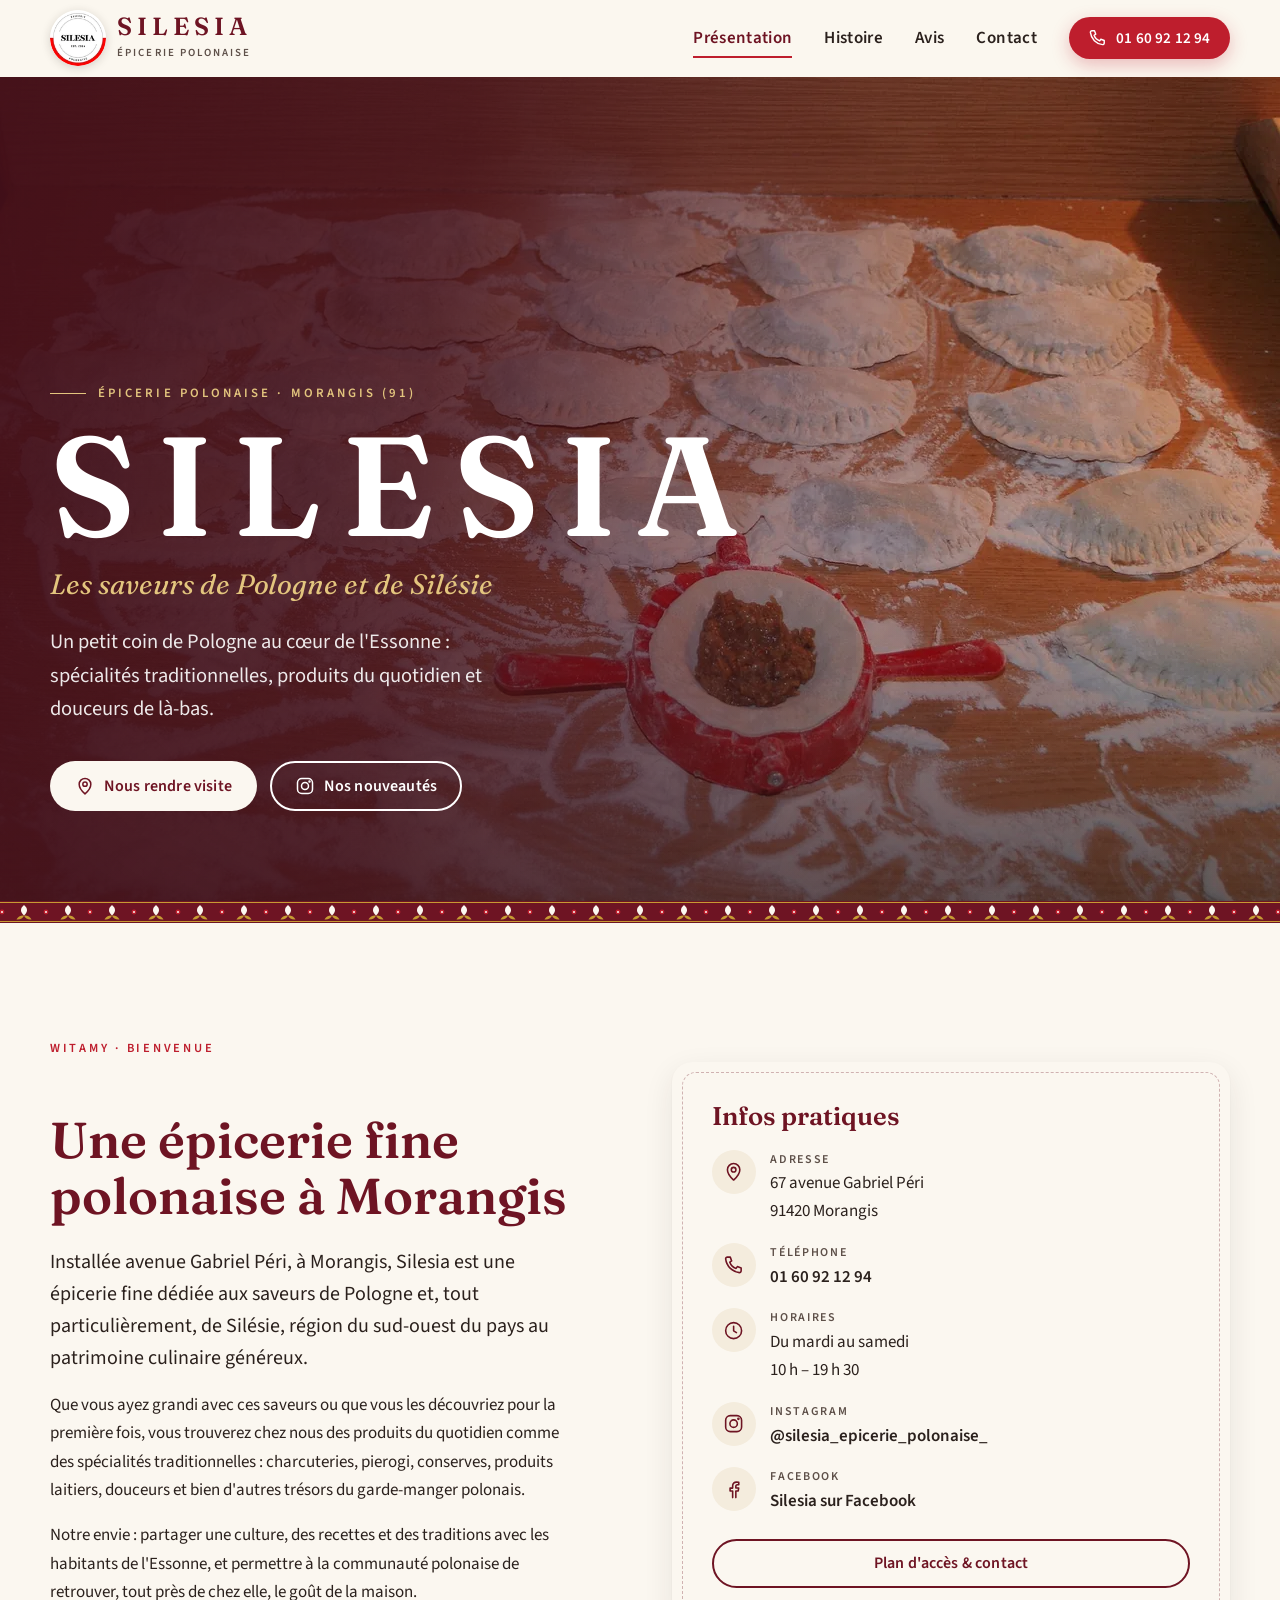
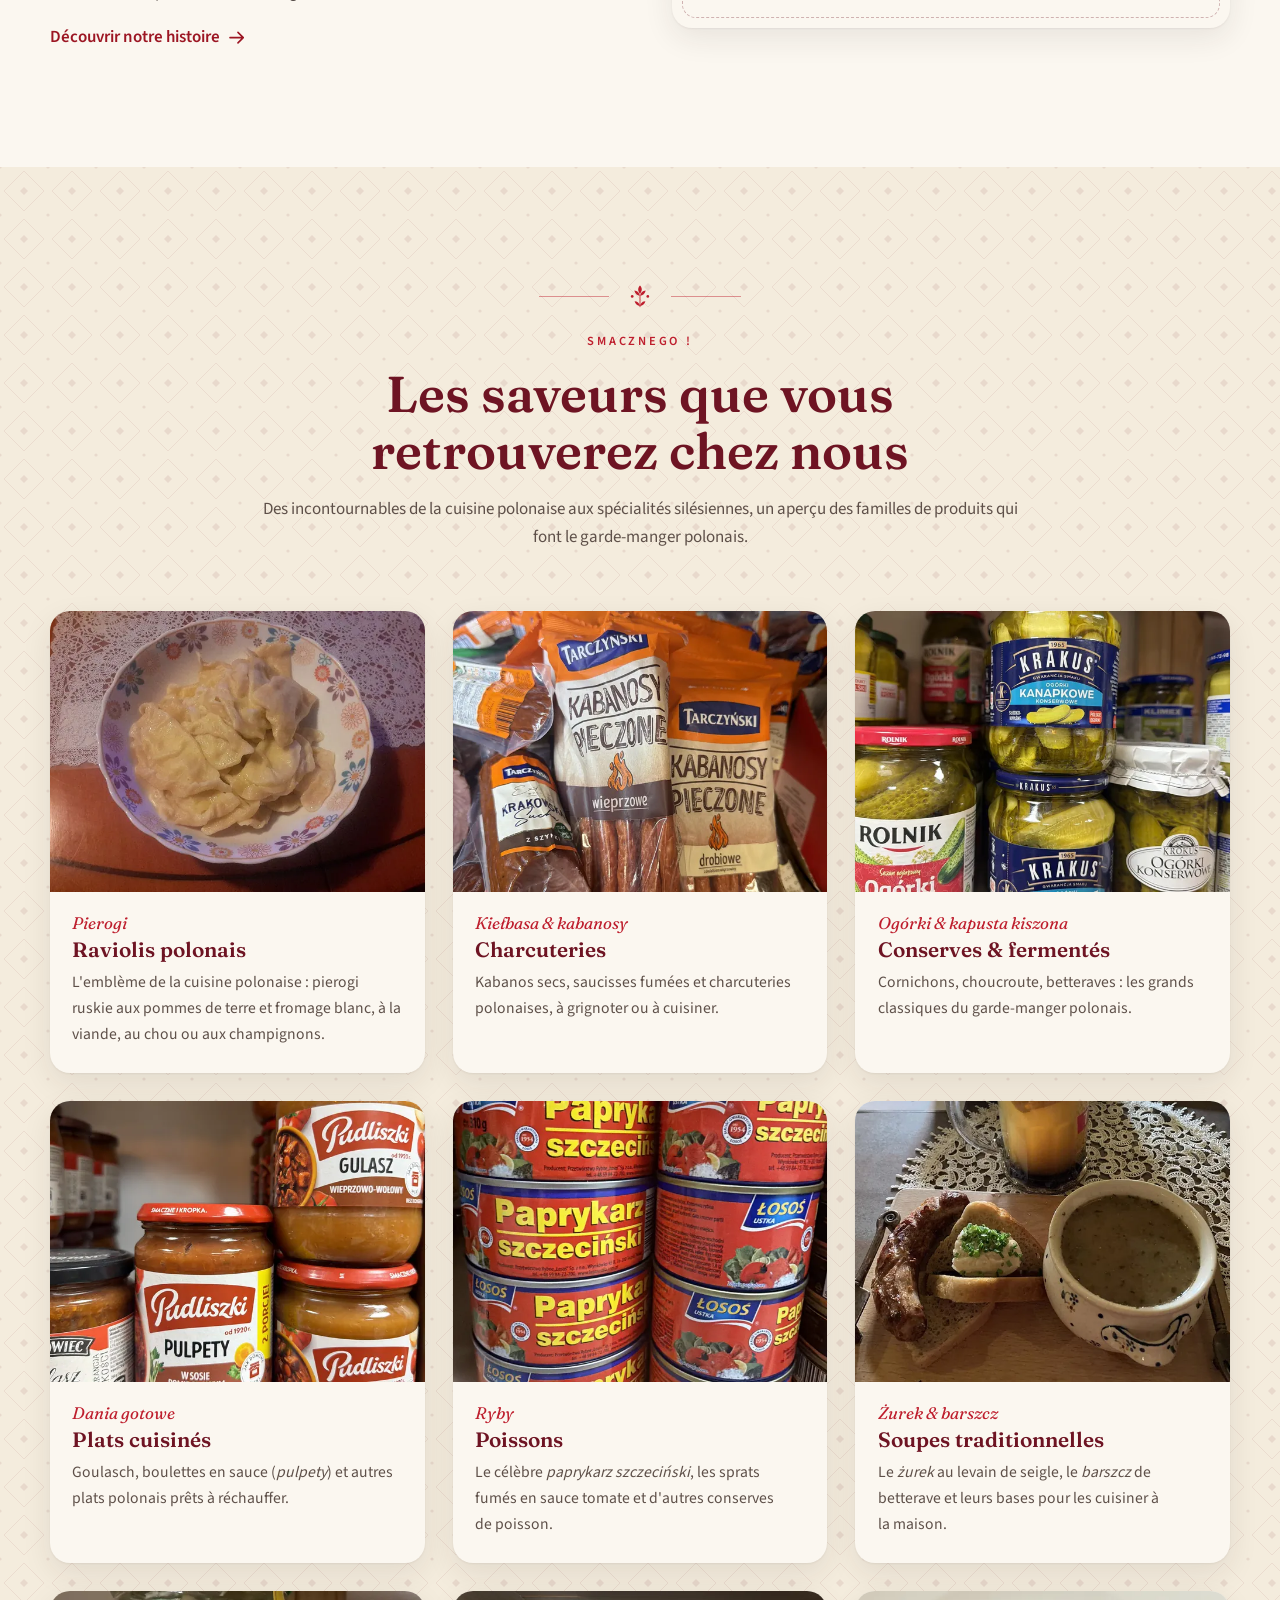
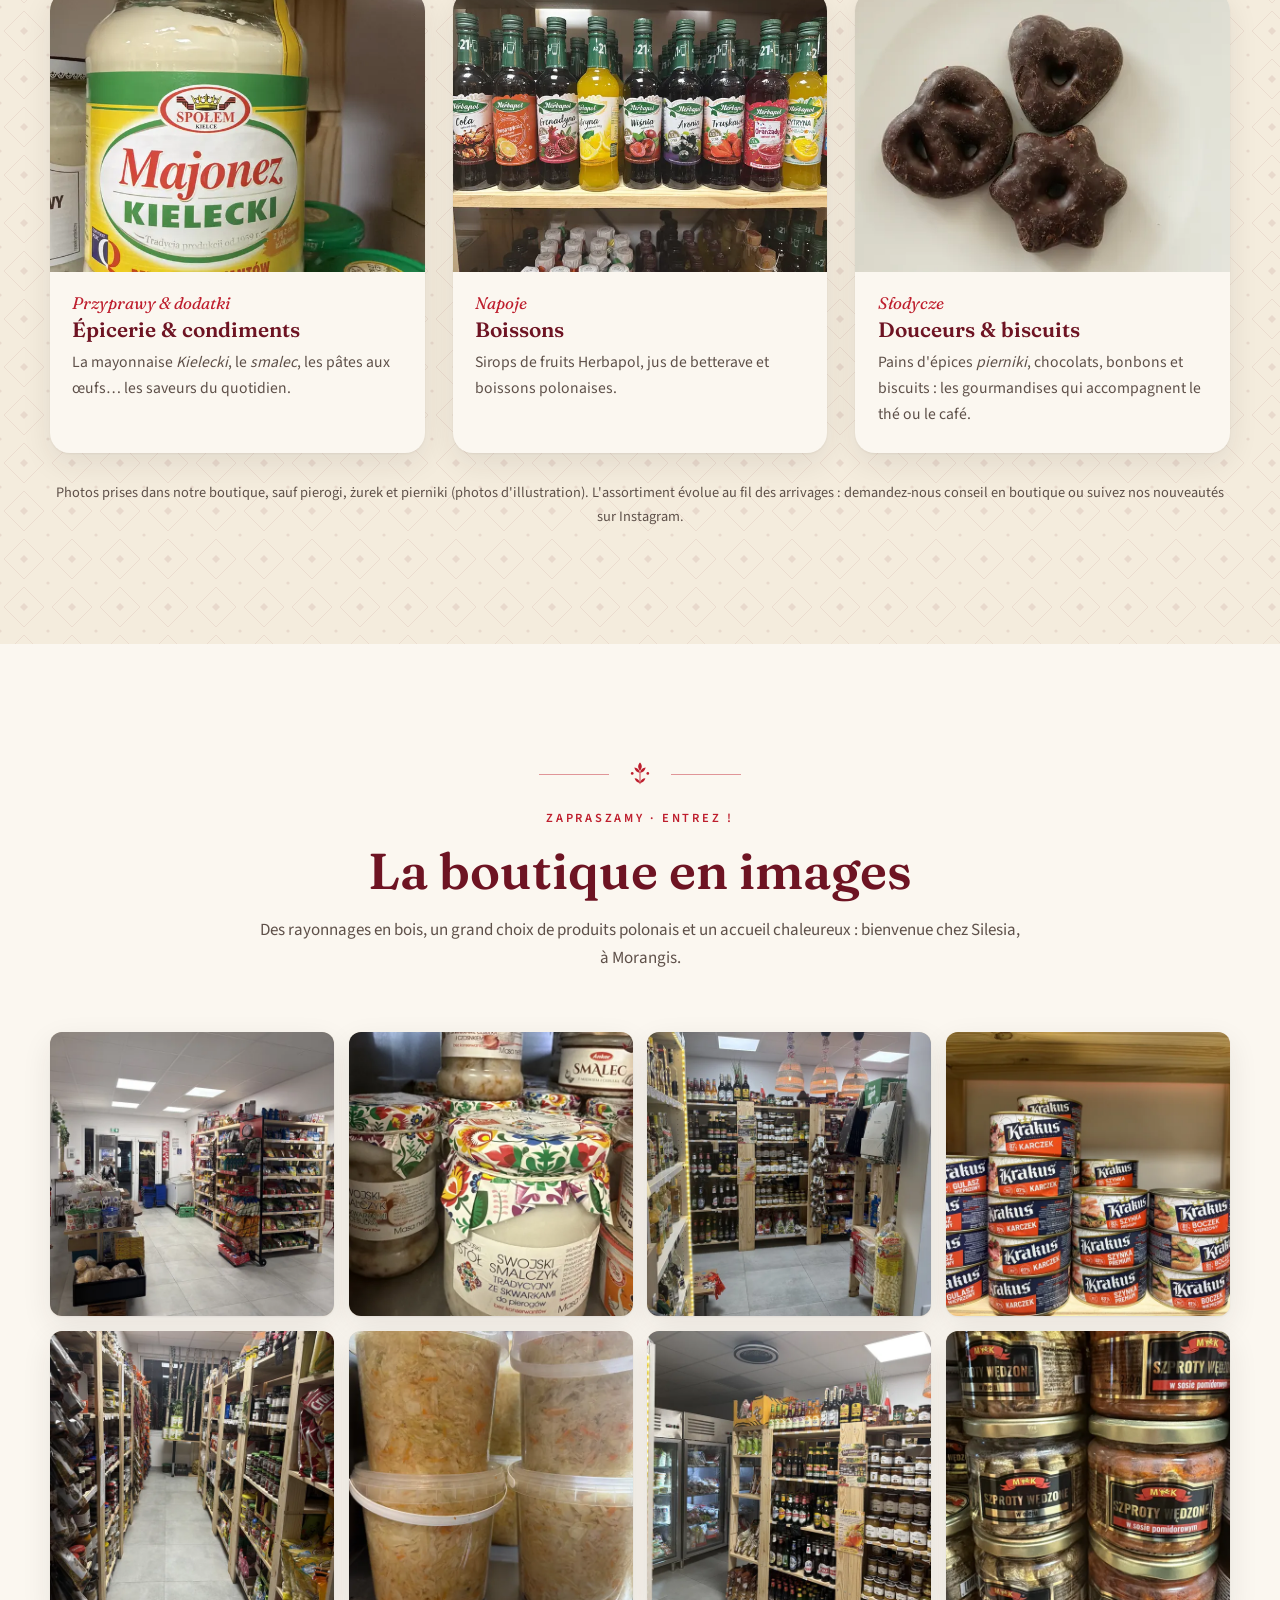
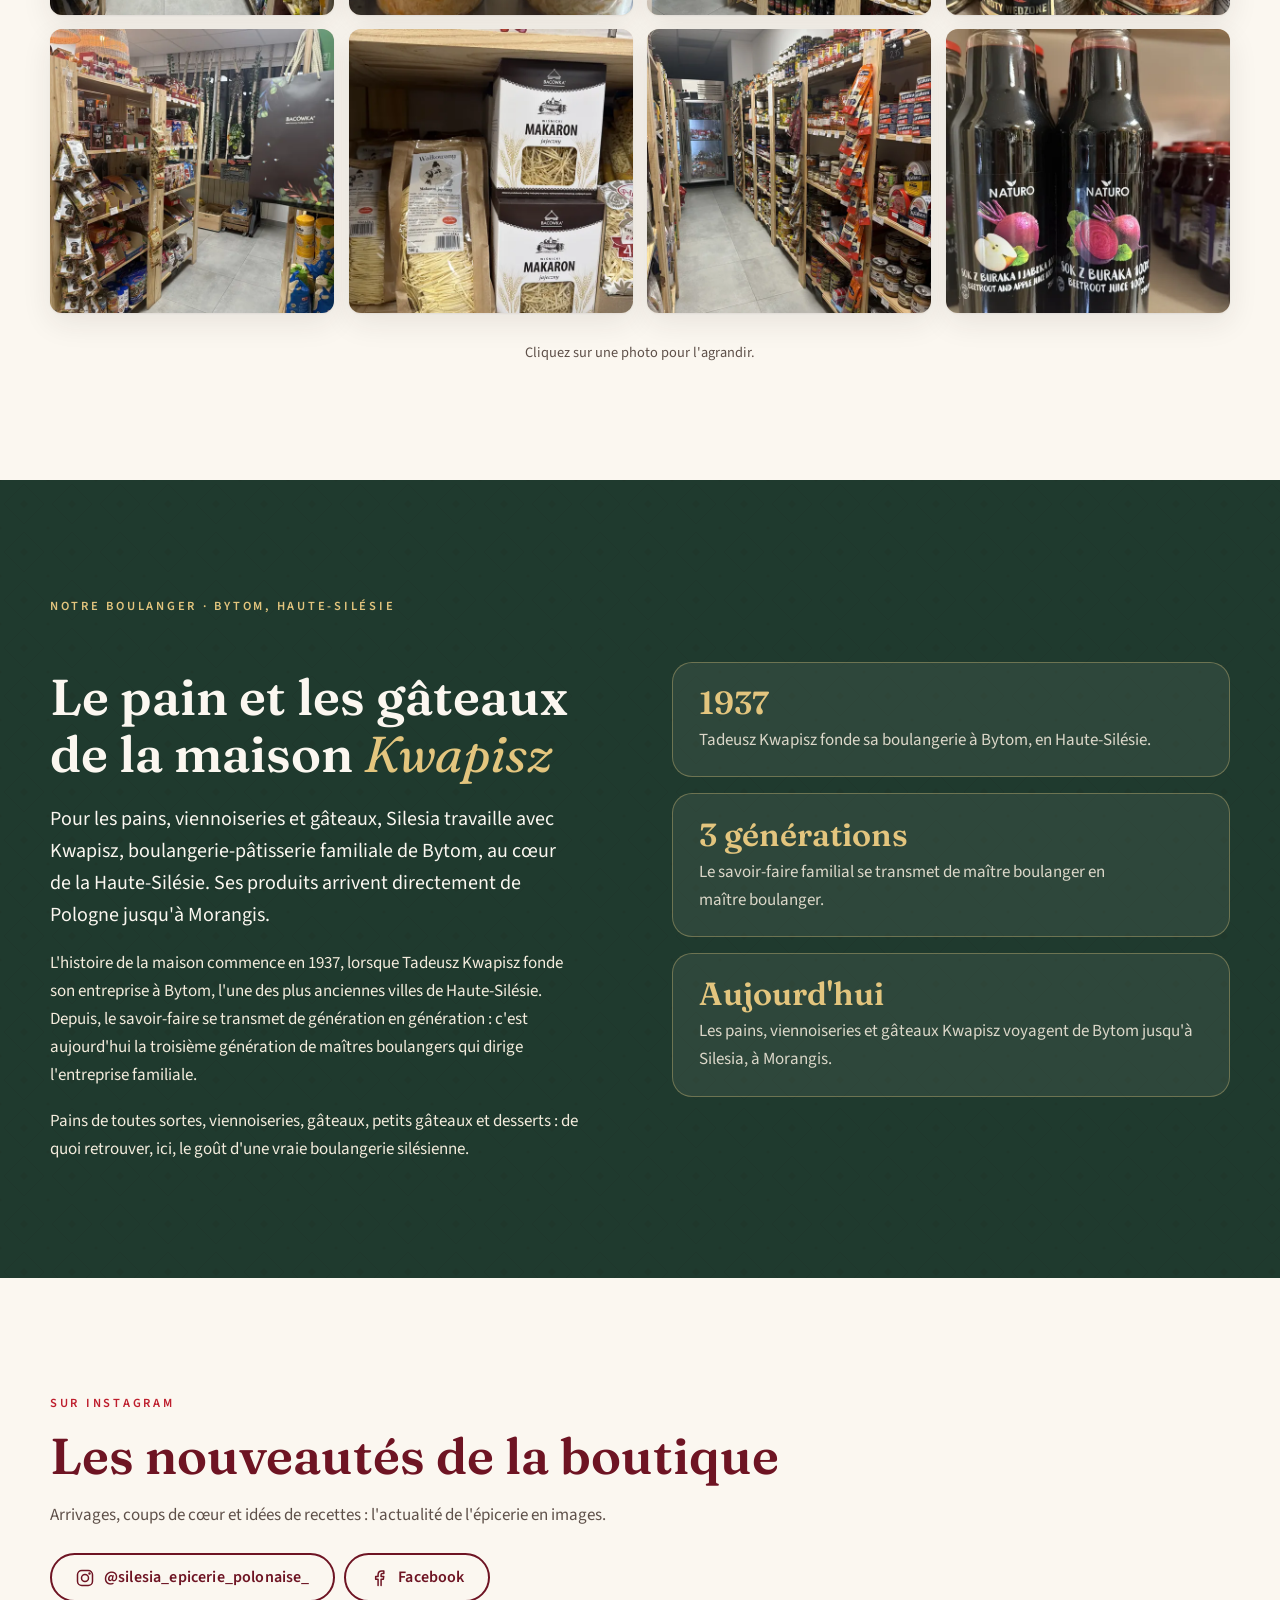
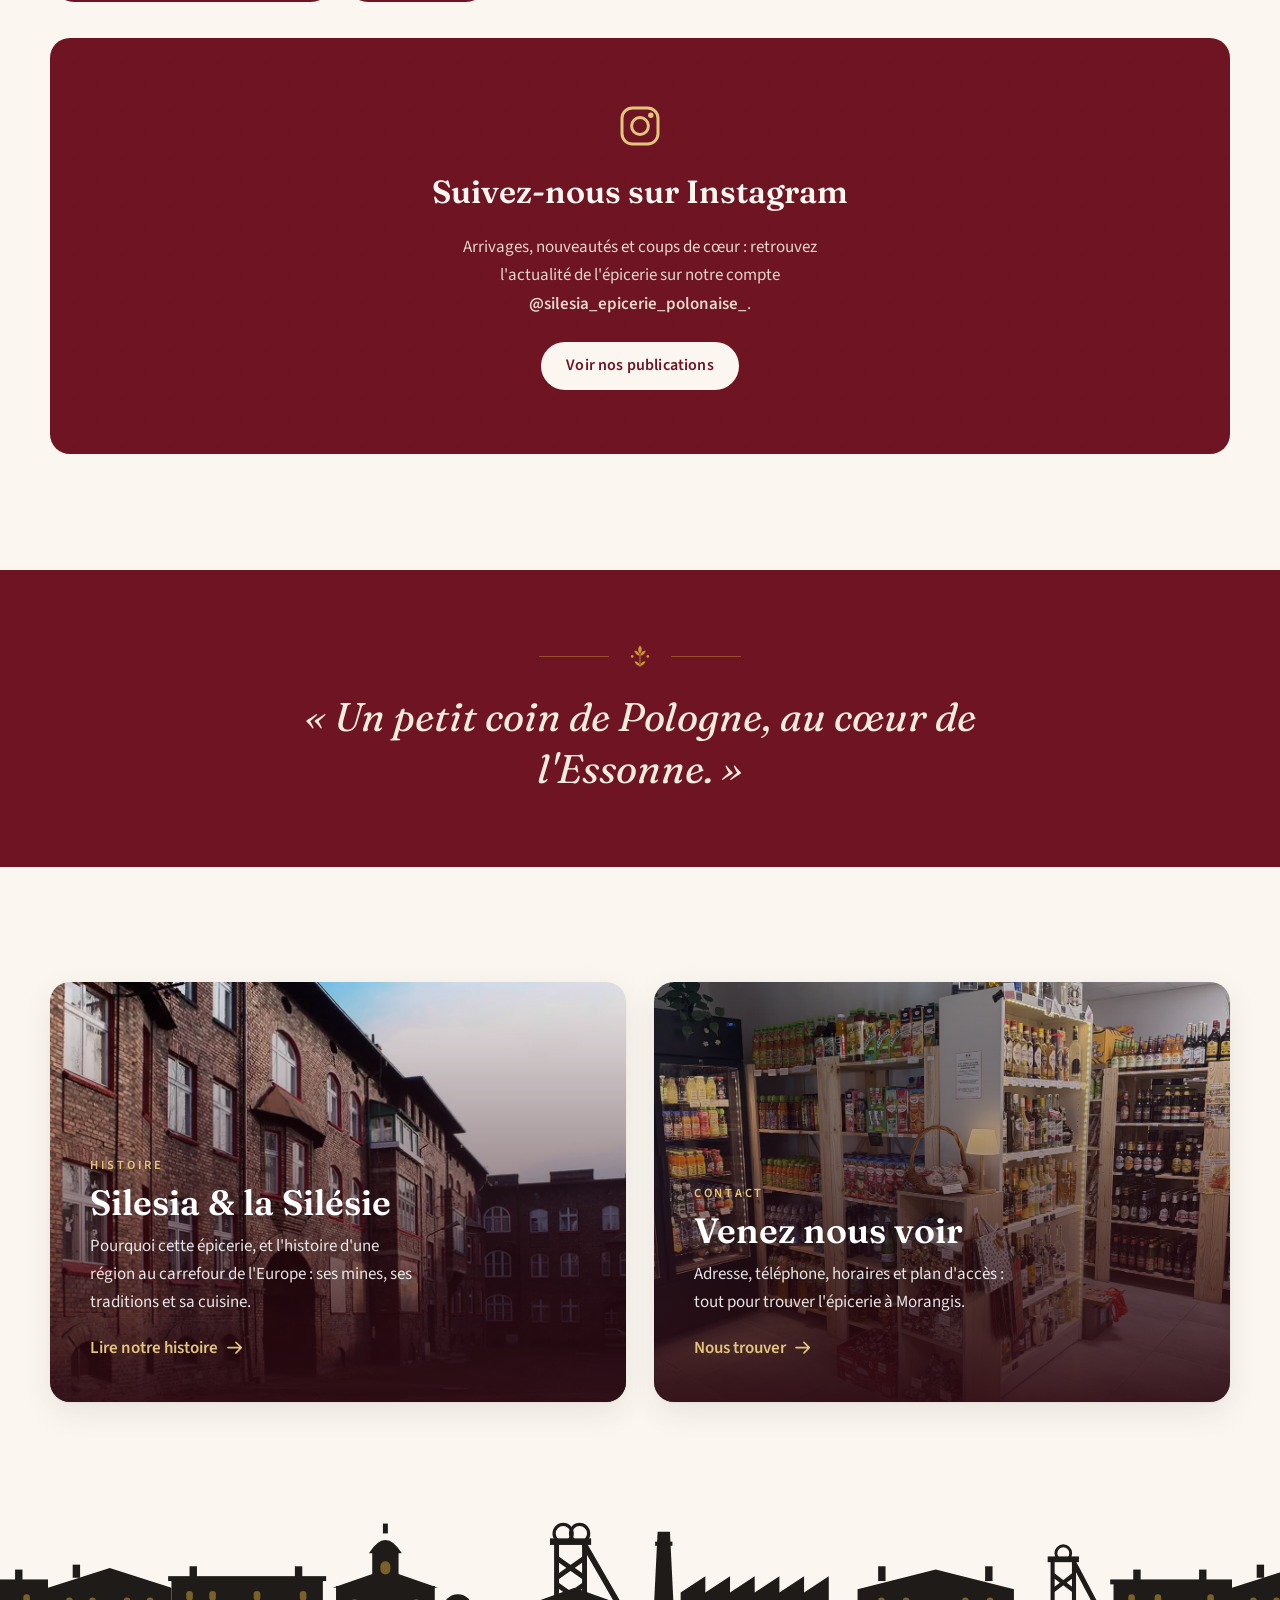
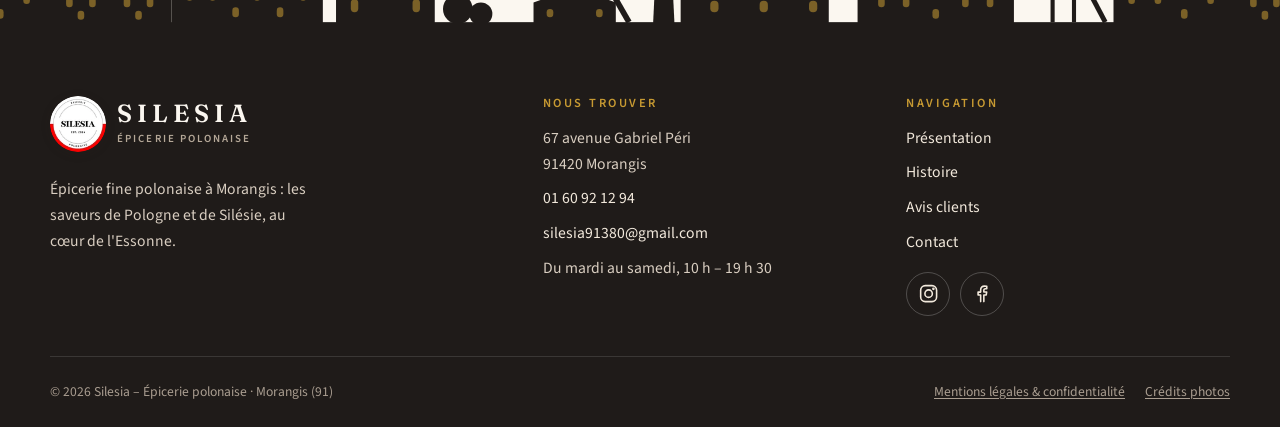
==== commit d4fae894: "Validation Google Search Console + description de l'accueil" ====
--- a/index.html
+++ b/index.html
@@ -4,9 +4,11 @@
   <meta charset="utf-8">
   <meta name="viewport" content="width=device-width, initial-scale=1">
   <title>Silesia – Épicerie polonaise à Morangis (91) | Produits polonais et silésiens</title>
-  <meta name="description" content="Silesia, épicerie fine polonaise à Morangis (Essonne) : pierogi, charcuteries, kiełbasa, conserves, produits laitiers et douceurs de Pologne et de Silésie. 67 avenue Gabriel Péri.">
+  <meta name="description" content="Silesia, épicerie fine polonaise à Morangis (Essonne) : pierogi, charcuteries, kabanos, conserves, plats cuisinés, pains et gâteaux de Bytom, douceurs de Pologne et de Silésie. 67 avenue Gabriel Péri.">
   <link rel="canonical" href="https://SITE-URL/">
   <meta name="theme-color" content="#6E1423">
+  <!-- Validation Google Search Console (ne pas supprimer) -->
+  <meta name="google-site-verification" content="VaV1F73uS2Yorue4avq0N9XZgXknJYZbbEyVnaHCwKs" />
   <meta name="geo.region" content="FR-91">
   <meta name="geo.placename" content="Morangis">
   <meta name="geo.position" content="48.700933;2.32659">
